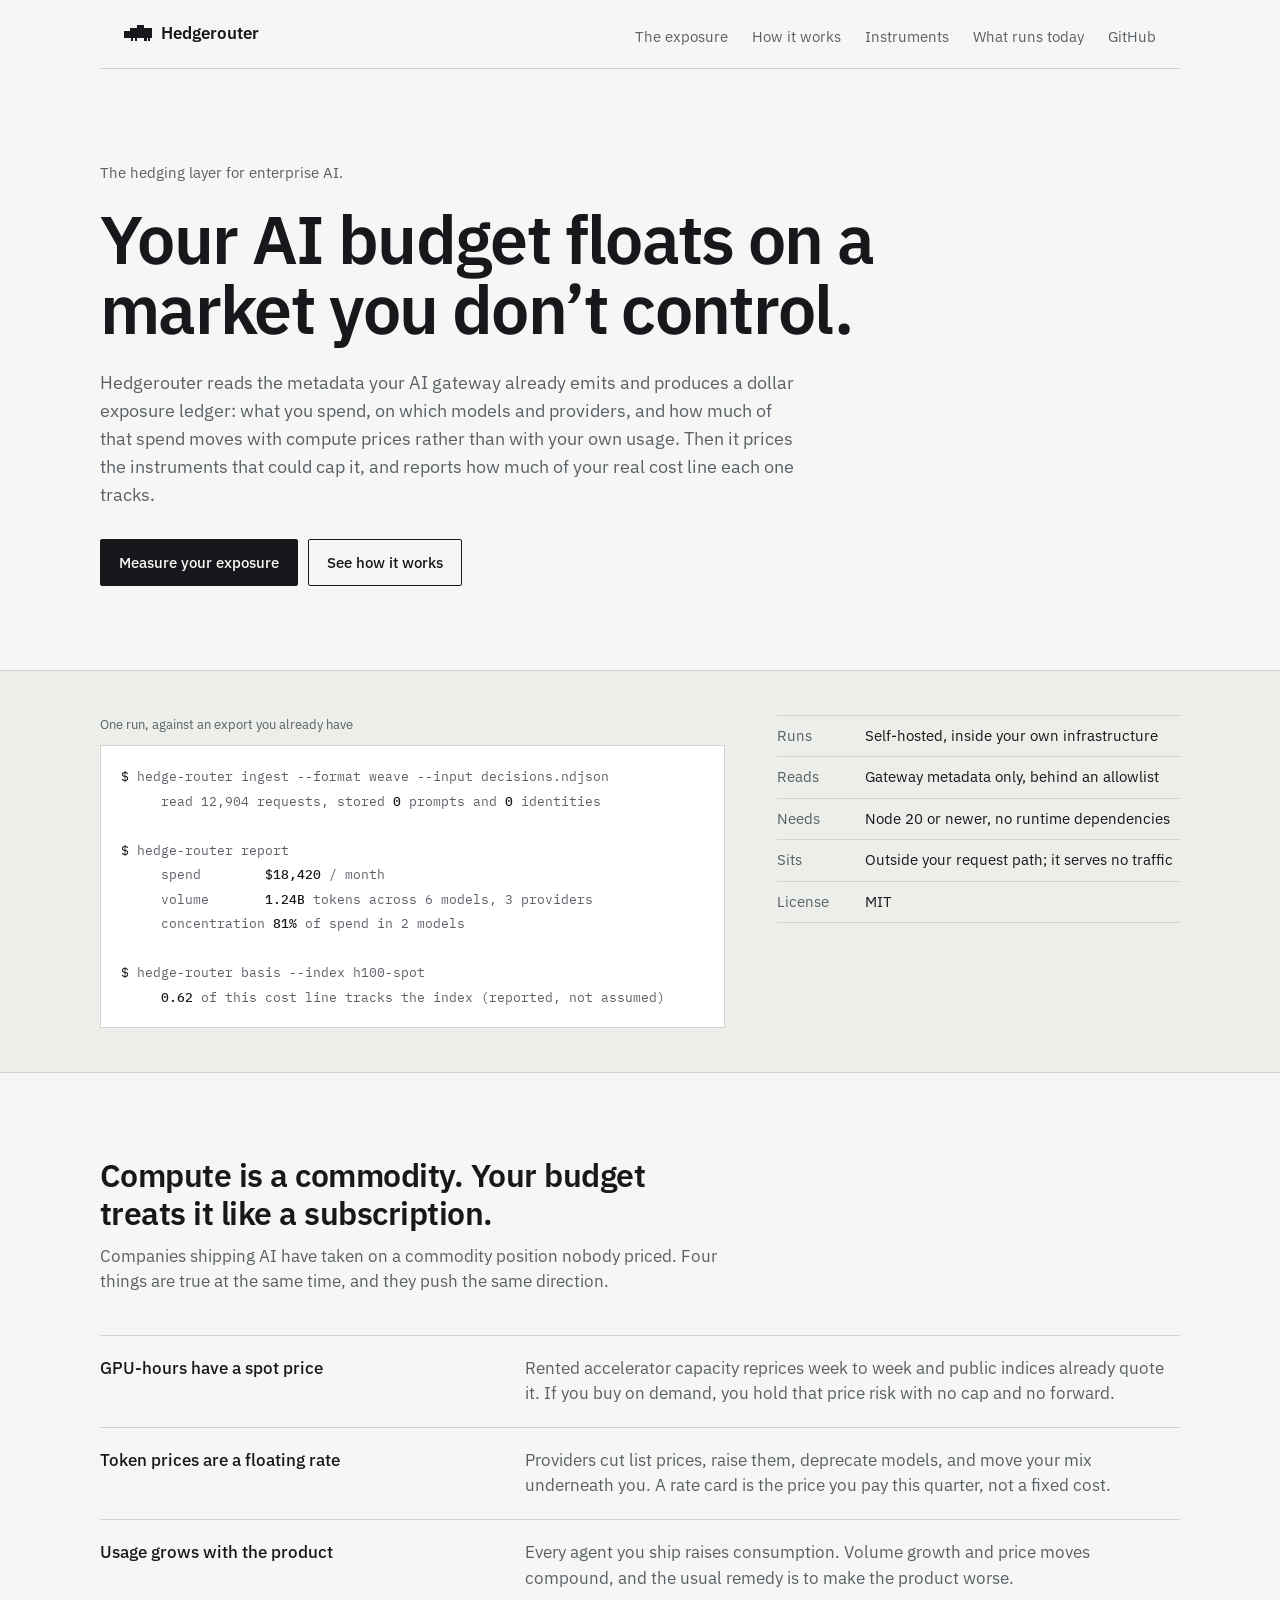
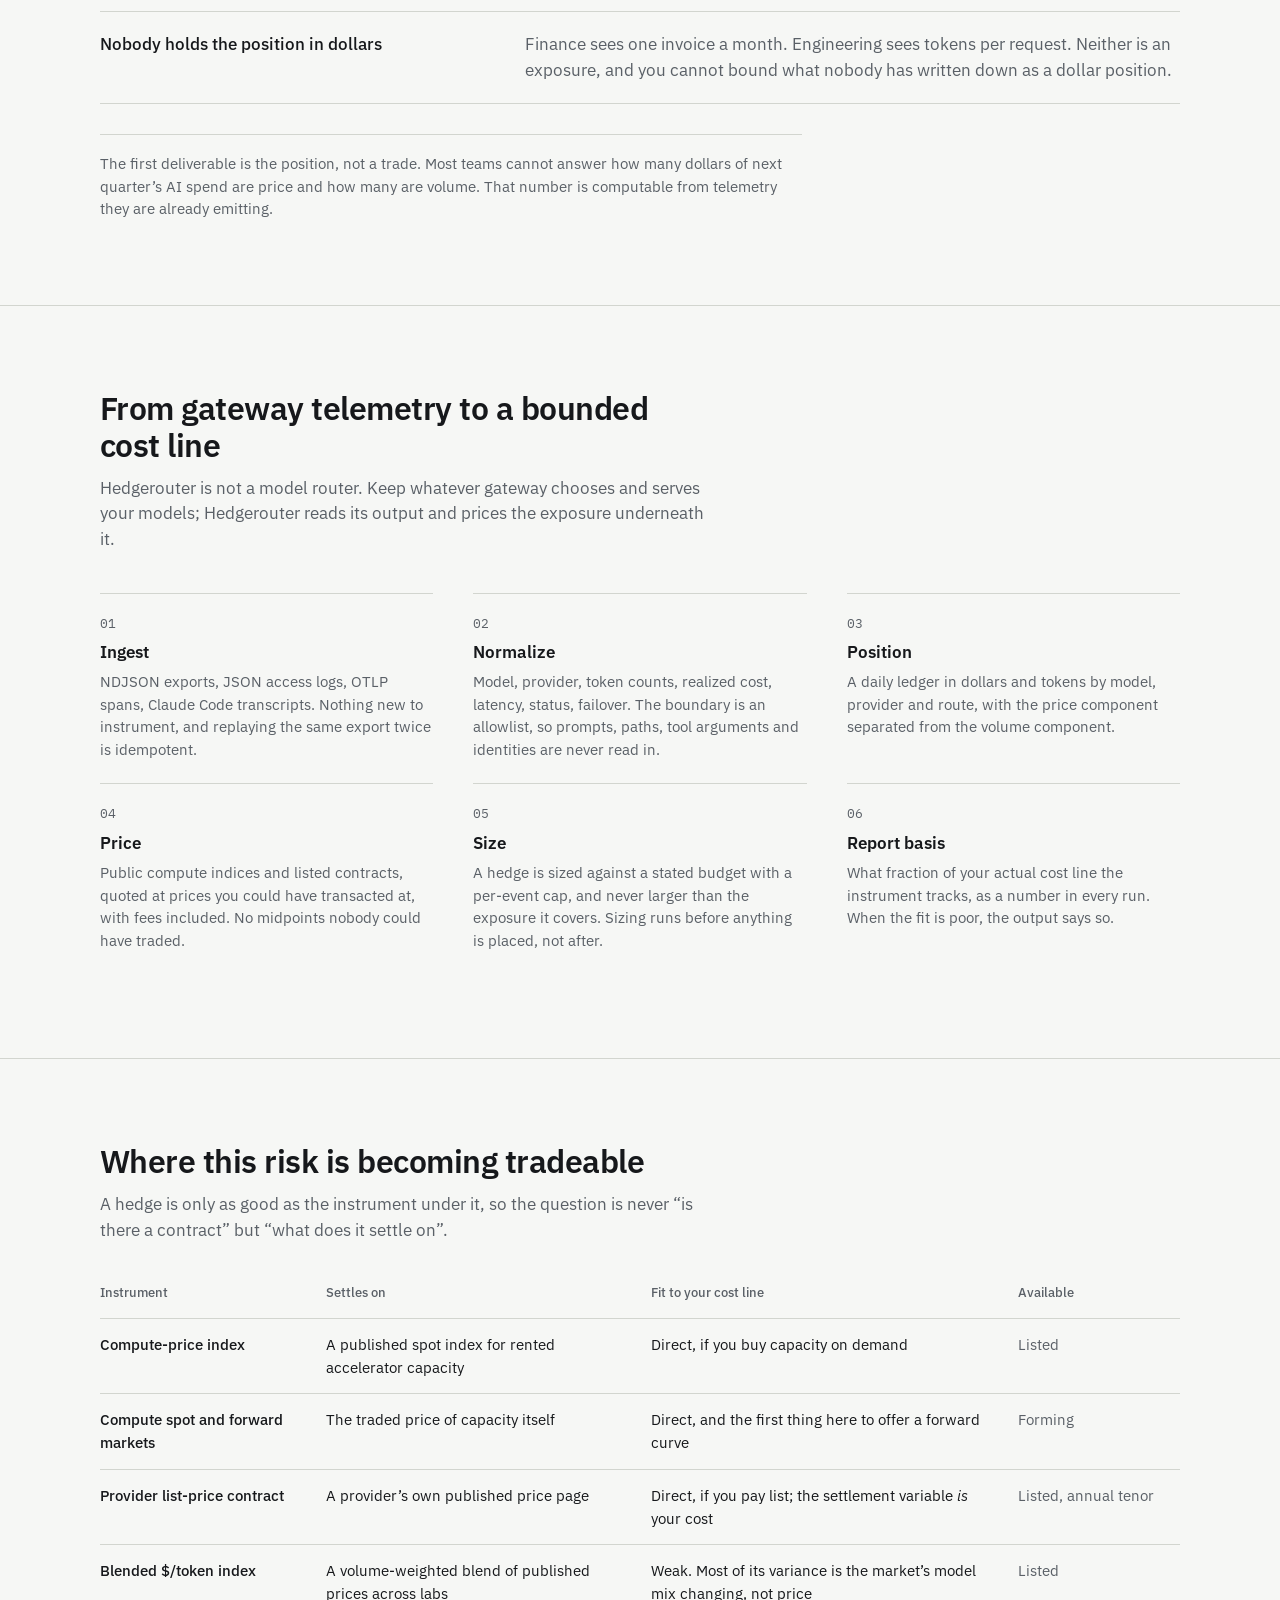
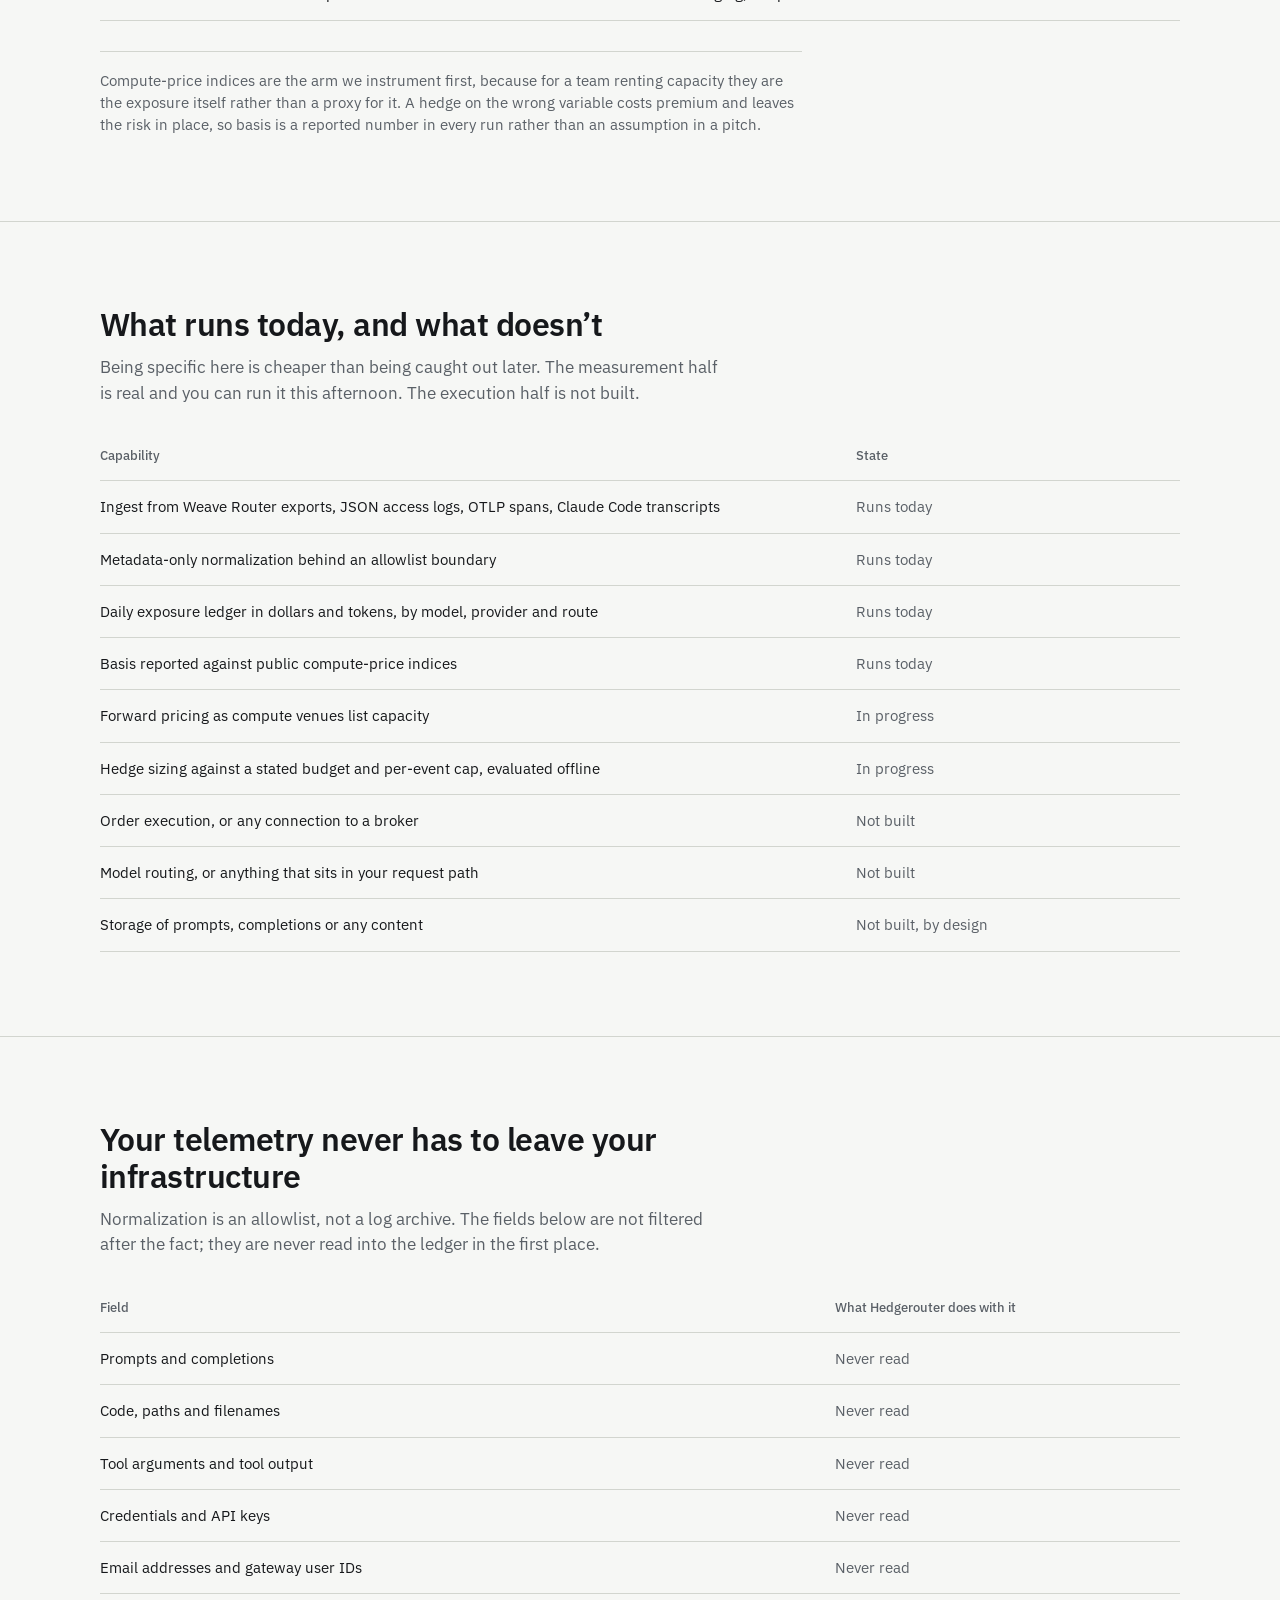
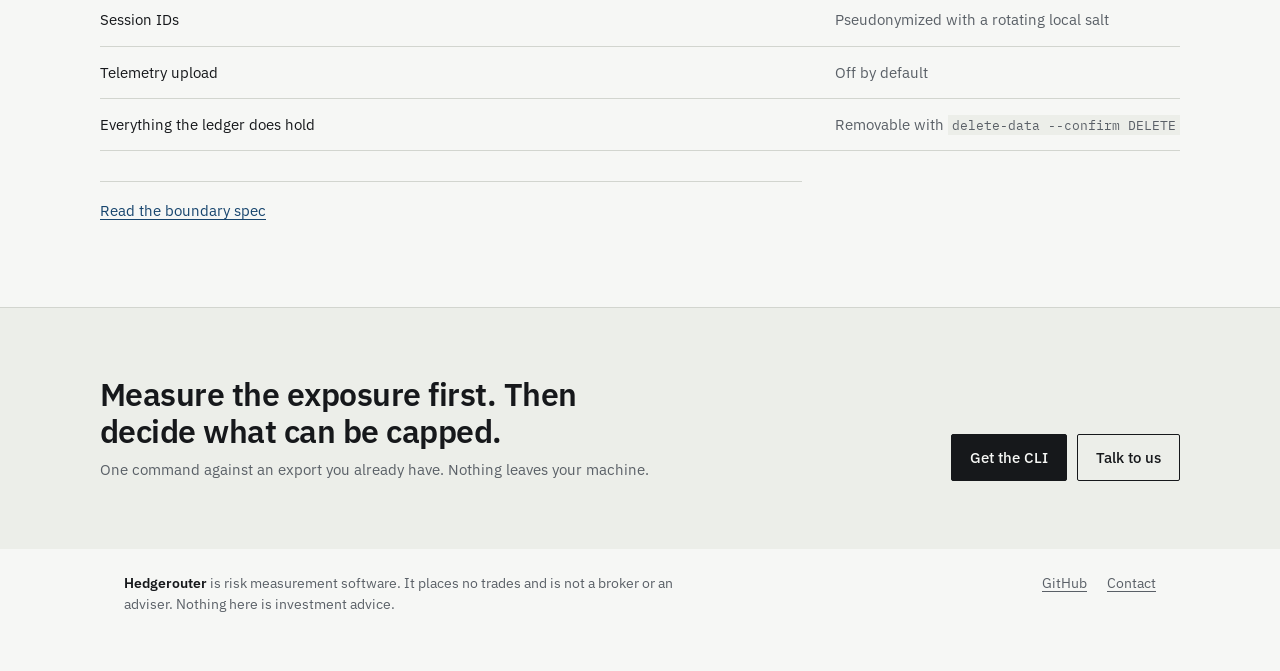
==== index.html @ 43ad5086 "Restyle as a risk memo instead of a dark-SaaS template The page had converged on the generic look: n" ====
<!doctype html>
<html lang="en">
<head>
<meta charset="utf-8" />
<meta name="viewport" content="width=device-width, initial-scale=1" />
<title>Hedgerouter: the hedging layer for enterprise AI</title>
<meta name="description" content="Compute and token prices move; your AI budget is written as if they don’t. Hedgerouter turns the metadata your gateway already emits into a dollar exposure ledger, then reports how much of that cost line each available instrument actually tracks." />
<link rel="icon" href="/assets/favicon.svg" type="image/svg+xml" />
<link rel="icon" href="/assets/favicon.png" sizes="32x32" type="image/png" />
<link rel="apple-touch-icon" href="/assets/apple-touch-icon.png" />
<meta name="theme-color" content="#f6f7f5" />
<meta property="og:type" content="website" />
<meta property="og:url" content="https://hedgerouter.vercel.app/" />
<meta property="og:site_name" content="Hedgerouter" />
<meta property="og:title" content="Hedgerouter: the hedging layer for enterprise AI" />
<meta property="og:description" content="Compute and token prices move. Your AI budget is written as if they don’t. Measure the exposure in dollars, then decide what can be capped." />
<meta property="og:image" content="https://hedgerouter.vercel.app/assets/og.png" />
<meta property="og:image:width" content="1200" />
<meta property="og:image:height" content="630" />
<meta name="twitter:card" content="summary_large_image" />
<link rel="preconnect" href="https://fonts.googleapis.com" />
<link rel="preconnect" href="https://fonts.gstatic.com" crossorigin />
<link href="https://fonts.googleapis.com/css2?family=IBM+Plex+Mono:wght@400;500&family=IBM+Plex+Sans:wght@400;500;600&display=swap" rel="stylesheet" />
<link rel="stylesheet" href="/styles.css" />
</head>
<body>

<header class="nav">
  <a class="brand" href="/">
    <span class="mark" aria-hidden="true"></span>
    <span class="brand-word">Hedgerouter</span>
  </a>
  <nav class="nav-links">
    <a href="#exposure">The exposure</a>
    <a href="#pipeline">How it works</a>
    <a href="#instruments">Instruments</a>
    <a href="#status">What runs today</a>
    <a href="https://github.com/kapilcdave/hedge-router">GitHub</a>
  </nav>
</header>

<main>

  <section class="hero">
    <p class="standfirst">The hedging layer for enterprise AI.</p>
    <h1>Your AI budget floats on a market you don’t control.</h1>
    <p class="lede">
      Hedgerouter reads the metadata your AI gateway already emits and produces a dollar
      exposure ledger: what you spend, on which models and providers, and how much of that
      spend moves with compute prices rather than with your own usage. Then it prices the
      instruments that could cap it, and reports how much of your real cost line each one
      tracks.
    </p>
    <div class="cta-row">
      <a class="btn btn-primary" href="https://github.com/kapilcdave/hedge-router">Measure your exposure</a>
      <a class="btn btn-ghost" href="#pipeline">See how it works</a>
    </div>
  </section>

  <section class="band run-band">
    <div class="run">
      <p class="caption">One run, against an export you already have</p>
<pre><code><span class="p">$</span> hedge-router ingest --format weave --input decisions.ndjson
     read 12,904 requests, stored <span class="n">0</span> prompts and <span class="n">0</span> identities

<span class="p">$</span> hedge-router report
     spend        <span class="n">$18,420</span> / month
     volume       <span class="n">1.24B</span> tokens across 6 models, 3 providers
     concentration <span class="n">81%</span> of spend in 2 models

<span class="p">$</span> hedge-router basis --index h100-spot
     <span class="n">0.62</span> of this cost line tracks the index (reported, not assumed)</code></pre>
    </div>
    <dl class="spec">
      <div><dt>Runs</dt><dd>Self-hosted, inside your own infrastructure</dd></div>
      <div><dt>Reads</dt><dd>Gateway metadata only, behind an allowlist</dd></div>
      <div><dt>Needs</dt><dd>Node 20 or newer, no runtime dependencies</dd></div>
      <div><dt>Sits</dt><dd>Outside your request path; it serves no traffic</dd></div>
      <div><dt>License</dt><dd>MIT</dd></div>
    </dl>
  </section>

  <section id="exposure" class="section">
    <h2>Compute is a commodity. Your budget treats it like a subscription.</h2>
    <p class="sub">
      Companies shipping AI have taken on a commodity position nobody priced. Four things
      are true at the same time, and they push the same direction.
    </p>

    <dl class="facts">
      <div>
        <dt>GPU-hours have a spot price</dt>
        <dd>Rented accelerator capacity reprices week to week and public indices already quote it. If you buy on demand, you hold that price risk with no cap and no forward.</dd>
      </div>
      <div>
        <dt>Token prices are a floating rate</dt>
        <dd>Providers cut list prices, raise them, deprecate models, and move your mix underneath you. A rate card is the price you pay this quarter, not a fixed cost.</dd>
      </div>
      <div>
        <dt>Usage grows with the product</dt>
        <dd>Every agent you ship raises consumption. Volume growth and price moves compound, and the usual remedy is to make the product worse.</dd>
      </div>
      <div>
        <dt>Nobody holds the position in dollars</dt>
        <dd>Finance sees one invoice a month. Engineering sees tokens per request. Neither is an exposure, and you cannot bound what nobody has written down as a dollar position.</dd>
      </div>
    </dl>

    <p class="note">
      The first deliverable is the position, not a trade. Most teams cannot answer how many
      dollars of next quarter’s AI spend are price and how many are volume. That number is
      computable from telemetry they are already emitting.
    </p>
  </section>

  <section id="pipeline" class="section">
    <h2>From gateway telemetry to a bounded cost line</h2>
    <p class="sub">
      Hedgerouter is not a model router. Keep whatever gateway chooses and serves your
      models; Hedgerouter reads its output and prices the exposure underneath it.
    </p>

    <ol class="steps">
      <li>
        <h3>Ingest</h3>
        <p>NDJSON exports, JSON access logs, OTLP spans, Claude Code transcripts. Nothing new to instrument, and replaying the same export twice is idempotent.</p>
      </li>
      <li>
        <h3>Normalize</h3>
        <p>Model, provider, token counts, realized cost, latency, status, failover. The boundary is an allowlist, so prompts, paths, tool arguments and identities are never read in.</p>
      </li>
      <li>
        <h3>Position</h3>
        <p>A daily ledger in dollars and tokens by model, provider and route, with the price component separated from the volume component.</p>
      </li>
      <li>
        <h3>Price</h3>
        <p>Public compute indices and listed contracts, quoted at prices you could have transacted at, with fees included. No midpoints nobody could have traded.</p>
      </li>
      <li>
        <h3>Size</h3>
        <p>A hedge is sized against a stated budget with a per-event cap, and never larger than the exposure it covers. Sizing runs before anything is placed, not after.</p>
      </li>
      <li>
        <h3>Report basis</h3>
        <p>What fraction of your actual cost line the instrument tracks, as a number in every run. When the fit is poor, the output says so.</p>
      </li>
    </ol>
  </section>

  <section id="instruments" class="section">
    <h2>Where this risk is becoming tradeable</h2>
    <p class="sub">
      A hedge is only as good as the instrument under it, so the question is never “is there
      a contract” but “what does it settle on”.
    </p>

    <table>
      <thead>
        <tr>
          <th scope="col">Instrument</th>
          <th scope="col">Settles on</th>
          <th scope="col">Fit to your cost line</th>
          <th scope="col">Available</th>
        </tr>
      </thead>
      <tbody>
        <tr>
          <td>Compute-price index</td>
          <td data-label="Settles on">A published spot index for rented accelerator capacity</td>
          <td data-label="Fit to your cost line">Direct, if you buy capacity on demand</td>
          <td data-label="Available">Listed</td>
        </tr>
        <tr>
          <td>Compute spot and forward markets</td>
          <td data-label="Settles on">The traded price of capacity itself</td>
          <td data-label="Fit to your cost line">Direct, and the first thing here to offer a forward curve</td>
          <td data-label="Available">Forming</td>
        </tr>
        <tr>
          <td>Provider list-price contract</td>
          <td data-label="Settles on">A provider’s own published price page</td>
          <td data-label="Fit to your cost line">Direct, if you pay list; the settlement variable <em>is</em> your cost</td>
          <td data-label="Available">Listed, annual tenor</td>
        </tr>
        <tr>
          <td>Blended $/token index</td>
          <td data-label="Settles on">A volume-weighted blend of published prices across labs</td>
          <td data-label="Fit to your cost line">Weak. Most of its variance is the market’s model mix changing, not price</td>
          <td data-label="Available">Listed</td>
        </tr>
      </tbody>
    </table>

    <p class="note">
      Compute-price indices are the arm we instrument first, because for a team renting
      capacity they are the exposure itself rather than a proxy for it. A hedge on the wrong
      variable costs premium and leaves the risk in place, so basis is a reported number in
      every run rather than an assumption in a pitch.
    </p>
  </section>

  <section id="status" class="section">
    <h2>What runs today, and what doesn’t</h2>
    <p class="sub">
      Being specific here is cheaper than being caught out later. The measurement half is
      real and you can run it this afternoon. The execution half is not built.
    </p>

    <table class="status">
      <thead>
        <tr><th scope="col">Capability</th><th scope="col">State</th></tr>
      </thead>
      <tbody>
        <tr><td>Ingest from Weave Router exports, JSON access logs, OTLP spans, Claude Code transcripts</td><td>Runs today</td></tr>
        <tr><td>Metadata-only normalization behind an allowlist boundary</td><td>Runs today</td></tr>
        <tr><td>Daily exposure ledger in dollars and tokens, by model, provider and route</td><td>Runs today</td></tr>
        <tr><td>Basis reported against public compute-price indices</td><td>Runs today</td></tr>
        <tr><td>Forward pricing as compute venues list capacity</td><td>In progress</td></tr>
        <tr><td>Hedge sizing against a stated budget and per-event cap, evaluated offline</td><td>In progress</td></tr>
        <tr><td>Order execution, or any connection to a broker</td><td>Not built</td></tr>
        <tr><td>Model routing, or anything that sits in your request path</td><td>Not built</td></tr>
        <tr><td>Storage of prompts, completions or any content</td><td>Not built, by design</td></tr>
      </tbody>
    </table>
  </section>

  <section id="privacy" class="section">
    <h2>Your telemetry never has to leave your infrastructure</h2>
    <p class="sub">
      Normalization is an allowlist, not a log archive. The fields below are not filtered
      after the fact; they are never read into the ledger in the first place.
    </p>

    <table class="status">
      <thead>
        <tr><th scope="col">Field</th><th scope="col">What Hedgerouter does with it</th></tr>
      </thead>
      <tbody>
        <tr><td>Prompts and completions</td><td>Never read</td></tr>
        <tr><td>Code, paths and filenames</td><td>Never read</td></tr>
        <tr><td>Tool arguments and tool output</td><td>Never read</td></tr>
        <tr><td>Credentials and API keys</td><td>Never read</td></tr>
        <tr><td>Email addresses and gateway user IDs</td><td>Never read</td></tr>
        <tr><td>Session IDs</td><td>Pseudonymized with a rotating local salt</td></tr>
        <tr><td>Telemetry upload</td><td>Off by default</td></tr>
        <tr><td>Everything the ledger does hold</td><td>Removable with <code>delete-data --confirm DELETE</code></td></tr>
      </tbody>
    </table>

    <p class="note"><a href="https://github.com/kapilcdave/hedge-router#privacy-boundary">Read the boundary spec</a></p>
  </section>

  <section class="band close">
    <div>
      <h2>Measure the exposure first. Then decide what can be capped.</h2>
      <p>One command against an export you already have. Nothing leaves your machine.</p>
    </div>
    <div class="cta-row">
      <a class="btn btn-primary" href="https://github.com/kapilcdave/hedge-router">Get the CLI</a>
      <a class="btn btn-ghost" href="mailto:hello@hedgerouter.com">Talk to us</a>
    </div>
  </section>

</main>

<footer class="foot">
  <p><b>Hedgerouter</b> is risk measurement software. It places no trades and is not a broker or an adviser. Nothing here is investment advice.</p>
  <p class="foot-links">
    <a href="https://github.com/kapilcdave/hedge-router">GitHub</a>
    <a href="mailto:hello@hedgerouter.com">Contact</a>
  </p>
</footer>

</body>
</html>
---- styles.css ----
/* Hedgerouter — a risk memo, not a landing page.
   Principle: nothing here is decoration. Every rule, number and label carries
   information. No cards, no shadows, no gradients; radius only on controls. */

:root {
  --paper: #f6f7f5;
  --paper-2: #eceee9;
  --ink: #16181b;
  --ink-2: #5a6067;
  --rule: #d2d5cf;
  --signal: #17456e;

  --sans: "IBM Plex Sans", -apple-system, BlinkMacSystemFont, "Segoe UI", sans-serif;
  --mono: "IBM Plex Mono", ui-monospace, SFMono-Regular, Menlo, monospace;

  --max: 1080px;
  --pad: max(24px, calc((100% - var(--max)) / 2));
}

* { box-sizing: border-box; }

body {
  margin: 0;
  background: var(--paper);
  color: var(--ink);
  font-family: var(--sans);
  font-size: 16.5px;
  line-height: 1.55;
  -webkit-font-smoothing: antialiased;
}

h1, h2, h3 { font-weight: 600; }
p { margin: 0; }

a { color: inherit; }

code, pre { font-family: var(--mono); }

code {
  font-size: .88em;
  background: var(--paper-2);
  padding: 1px 4px;
}

pre code { background: none; padding: 0; font-size: inherit; }

/* ---------- nav ---------- */
.nav {
  max-width: var(--max);
  margin: 0 auto;
  padding: 20px 24px;
  display: flex;
  align-items: baseline;
  justify-content: space-between;
  gap: 24px;
  border-bottom: 1px solid var(--rule);
}

.brand { display: flex; align-items: center; gap: 9px; text-decoration: none; }

/* the mark is a traced SVG used as a mask, so it takes the text colour */
.mark {
  display: block;
  flex: none;
  width: 28px;
  height: 17px;
  background: currentColor;
  -webkit-mask: url(/assets/mark.svg) center / contain no-repeat;
  mask: url(/assets/mark.svg) center / contain no-repeat;
}

.brand-word { font-weight: 600; font-size: 17px; }

.nav-links {
  display: flex;
  align-items: baseline;
  gap: 24px;
  font-size: 14.5px;
  color: var(--ink-2);
}

.nav-links a { text-decoration: none; }
.nav-links a:hover { color: var(--ink); text-decoration: underline; text-underline-offset: 3px; }

/* ---------- hero ---------- */
.hero {
  padding: 92px var(--pad) 84px;
}

.standfirst {
  font-size: 15px;
  color: var(--ink-2);
  margin-bottom: 20px;
}

h1 {
  margin: 0 0 26px;
  max-width: 21ch;
  font-size: clamp(36px, 6.2vw, 68px);
  line-height: 1.02;
  letter-spacing: -0.024em;
}

.lede {
  max-width: 64ch;
  font-size: 18px;
  color: var(--ink-2);
  margin-bottom: 30px;
}

.cta-row { display: flex; flex-wrap: wrap; gap: 10px; }

.btn {
  display: inline-block;
  border-radius: 2px;
  padding: 11px 18px;
  font-size: 15px;
  font-weight: 500;
  text-decoration: none;
  border: 1px solid var(--ink);
}

.btn-primary { background: var(--ink); color: var(--paper); }
.btn-primary:hover { background: #000; }

.btn-ghost { color: var(--ink); }
.btn-ghost:hover { background: var(--paper-2); }

/* ---------- the run, and the spec beside it ---------- */
.band {
  background: var(--paper-2);
  border-top: 1px solid var(--rule);
  border-bottom: 1px solid var(--rule);
  padding: 44px var(--pad);
}

.run-band {
  display: grid;
  grid-template-columns: minmax(0, 1.55fr) minmax(0, 1fr);
  gap: 52px;
  align-items: start;
}

.run, .spec { min-width: 0; }

.caption {
  font-size: 13px;
  color: var(--ink-2);
  margin-bottom: 10px;
}

.run pre {
  margin: 0;
  padding: 18px 20px;
  overflow-x: auto;
  background: #fff;
  border: 1px solid var(--rule);
  font-size: 12.6px;
  line-height: 1.95;
  color: var(--ink-2);
}

/* the prompt and the figures are the only marked-up characters in the block */
.run .p { color: var(--ink); }
.run .n { color: var(--ink); font-weight: 500; }

.spec { margin: 0; font-size: 14.5px; }

.spec div {
  display: grid;
  grid-template-columns: 74px 1fr;
  gap: 14px;
  padding: 9px 0;
  border-top: 1px solid var(--rule);
}

.spec div:last-child { border-bottom: 1px solid var(--rule); }

.spec dt { color: var(--ink-2); }
.spec dd { margin: 0; }

/* ---------- sections ---------- */
.section { padding: 84px var(--pad); }
.section + .section { border-top: 1px solid var(--rule); }

.section h2 {
  margin: 0 0 12px;
  max-width: 30ch;
  font-size: clamp(23px, 2.8vw, 32px);
  line-height: 1.16;
  letter-spacing: -0.016em;
}

.sub {
  max-width: 62ch;
  color: var(--ink-2);
  margin-bottom: 40px;
}

.note {
  margin-top: 30px;
  padding-top: 18px;
  border-top: 1px solid var(--rule);
  max-width: 78ch;
  font-size: 14.5px;
  color: var(--ink-2);
}

.note a { text-decoration-thickness: 1px; text-underline-offset: 3px; color: var(--signal); }

/* the four facts: a claim and its consequence, ruled, not numbered —
   they are simultaneous, not a sequence */
.facts { margin: 0; }

.facts div {
  display: grid;
  grid-template-columns: minmax(0, 1fr) minmax(0, 1.7fr);
  gap: 40px;
  padding: 20px 0;
  border-top: 1px solid var(--rule);
}

.facts div:last-child { border-bottom: 1px solid var(--rule); }

.facts dt { font-weight: 500; }
.facts dd { margin: 0; color: var(--ink-2); }

/* the pipeline is a real sequence, so it is numbered */
.steps {
  margin: 0;
  padding: 0;
  list-style: none;
  counter-reset: step;
  display: grid;
  grid-template-columns: repeat(3, 1fr);
  column-gap: 40px;
}

.steps li {
  counter-increment: step;
  padding: 16px 0 22px;
  border-top: 1px solid var(--rule);
}

.steps li::before {
  content: counter(step, decimal-leading-zero);
  font-family: var(--mono);
  font-size: 12.5px;
  color: var(--ink-2);
}

.steps h3 { margin: 4px 0 6px; font-size: 17px; }
.steps p { font-size: 14.5px; color: var(--ink-2); }

/* ---------- tables ---------- */
table {
  width: 100%;
  border-collapse: collapse;
  text-align: left;
}

th, td {
  padding: 14px 20px 14px 0;
  vertical-align: top;
  border-top: 1px solid var(--rule);
}

tbody tr:last-child td { border-bottom: 1px solid var(--rule); }

th {
  font-size: 13px;
  font-weight: 500;
  color: var(--ink-2);
  border-top: 0;
  padding-top: 0;
}

td { font-size: 15px; }
td:first-child { font-weight: 500; padding-right: 32px; }
td:last-child, th:last-child { padding-right: 0; }

thead th:nth-child(3) { width: 34%; }
thead th:last-child { width: 15%; white-space: nowrap; }

.status thead th:nth-child(3) { width: auto; }
.status thead th:last-child { width: 30%; }
.status td:first-child { font-weight: 400; }

td:last-child { color: var(--ink-2); }
.status td:last-child { white-space: nowrap; }
.status td code { white-space: nowrap; }

/* ---------- close ---------- */
.close {
  display: flex;
  flex-wrap: wrap;
  align-items: flex-end;
  justify-content: space-between;
  gap: 28px;
  padding-top: 68px;
  padding-bottom: 68px;
  border-bottom: 0;
}

.close h2 {
  margin: 0 0 8px;
  max-width: 26ch;
  font-size: clamp(23px, 2.8vw, 32px);
  line-height: 1.16;
  letter-spacing: -0.016em;
}

.close p { font-size: 15px; color: var(--ink-2); }

/* ---------- footer ---------- */
.foot {
  max-width: var(--max);
  margin: 0 auto;
  padding: 24px 24px 56px;
  display: flex;
  flex-wrap: wrap;
  gap: 16px 32px;
  justify-content: space-between;
  font-size: 13.5px;
  color: var(--ink-2);
}

.foot b { font-weight: 600; color: var(--ink); }
.foot p { max-width: 70ch; }

.foot-links { display: flex; gap: 20px; }
.foot-links a { text-underline-offset: 3px; }

/* ---------- responsive ---------- */
@media (max-width: 900px) {
  /* minmax(0,…) not 1fr: a bare 1fr takes the <pre>'s min-content as its
     minimum and blows the page out horizontally */
  .run-band { grid-template-columns: minmax(0, 1fr); gap: 32px; }
  .steps { grid-template-columns: repeat(2, 1fr); }
  .facts div { grid-template-columns: 1fr; gap: 6px; }
  .nav-links a:not(:last-child) { display: none; }
}

@media (max-width: 620px) {
  body { font-size: 16px; }
  .hero { padding-top: 60px; padding-bottom: 56px; }
  .section { padding-top: 60px; padding-bottom: 60px; }
  .steps { grid-template-columns: 1fr; }
  .spec div { grid-template-columns: 68px 1fr; }
  .lede { font-size: 17px; }
  .run pre { font-size: 11.4px; padding: 14px; }

  /* a two-column table at this width is a stack of label/value pairs */
  thead { position: absolute; width: 1px; height: 1px; overflow: hidden; clip-path: inset(50%); }
  tr { display: block; border-top: 1px solid var(--rule); padding: 14px 0; }
  td { display: block; border: 0; padding: 0; }
  td:first-child { padding-right: 0; margin-bottom: 4px; }
  td + td { font-size: 14.5px; }

  /* a stacked row of bare values loses the column it came from, so the
     wider table carries its own labels below 620px */
  td[data-label]::before {
    content: attr(data-label);
    display: block;
    margin-top: 10px;
    font-size: 12.5px;
    color: var(--ink-2);
  }
  tbody tr:last-child { border-bottom: 1px solid var(--rule); }
  tbody tr:last-child td { border-bottom: 0; }
  .status td:last-child { white-space: normal; }
}
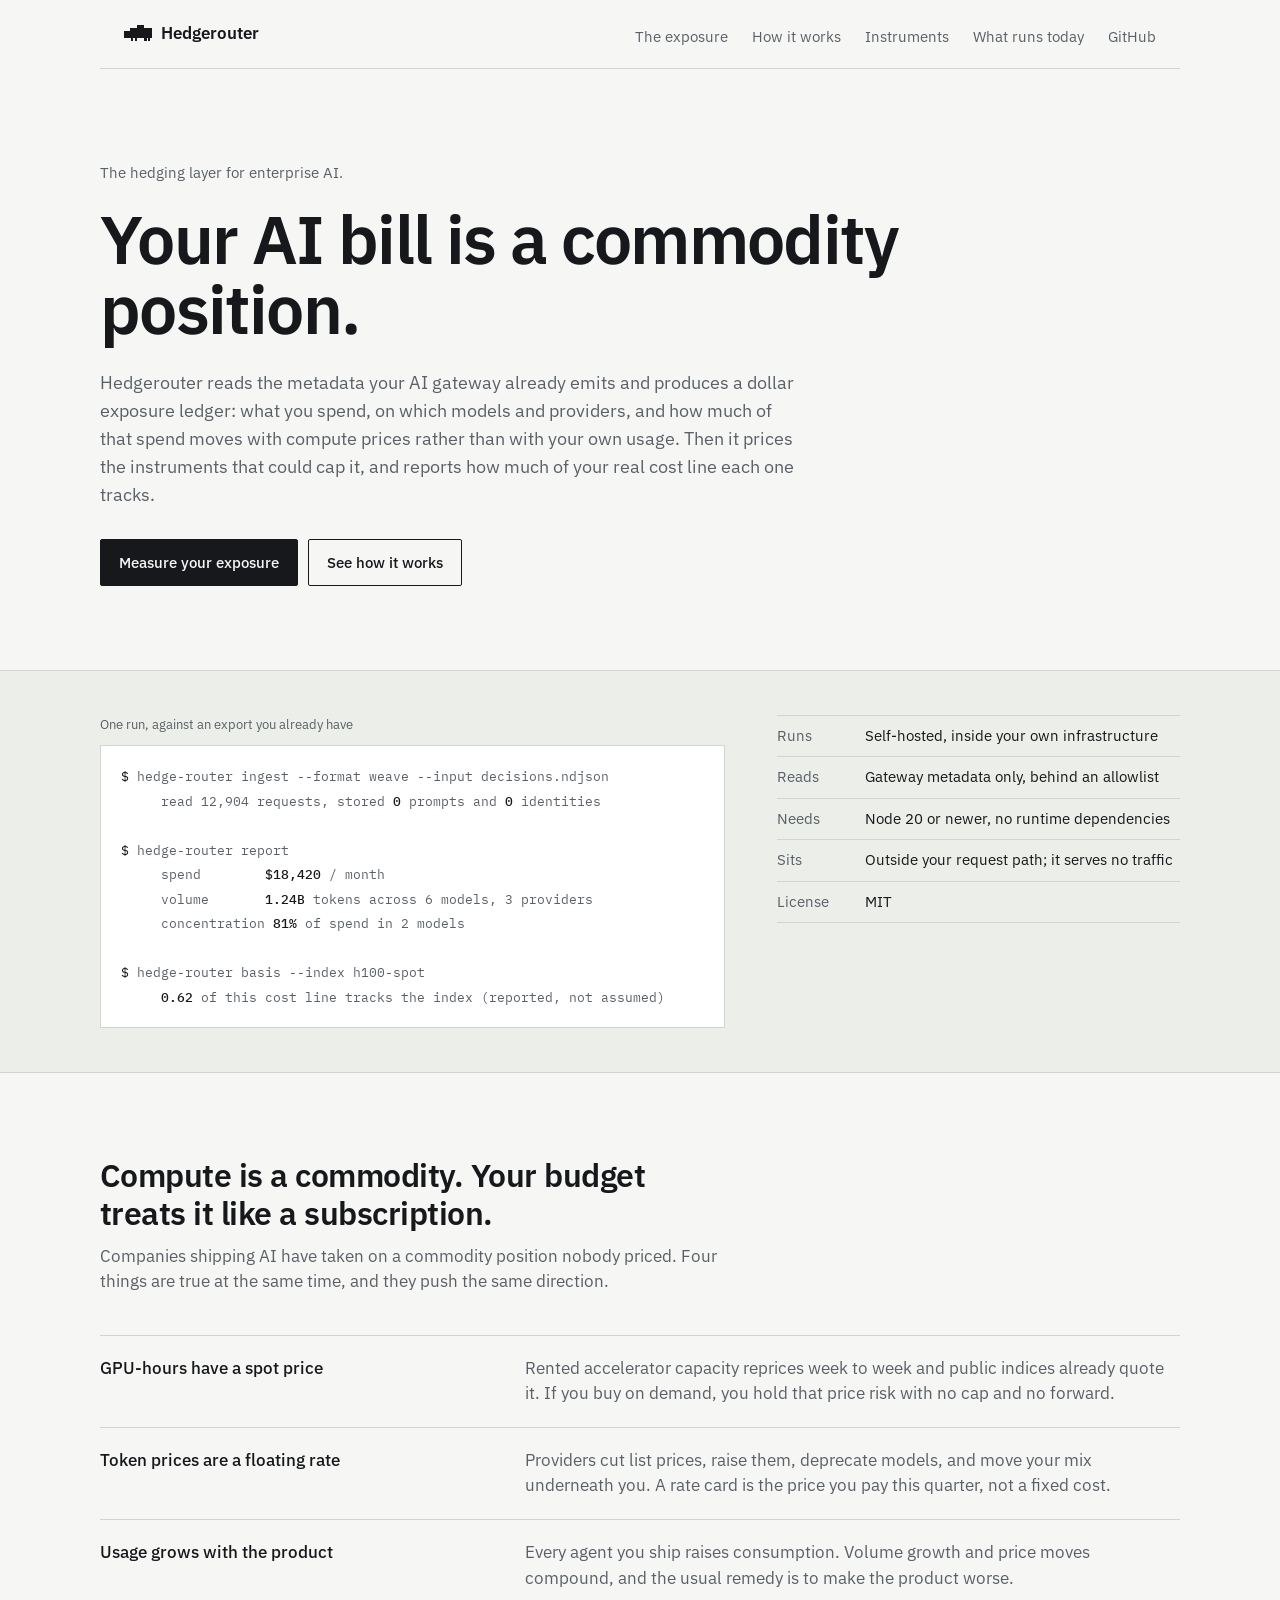
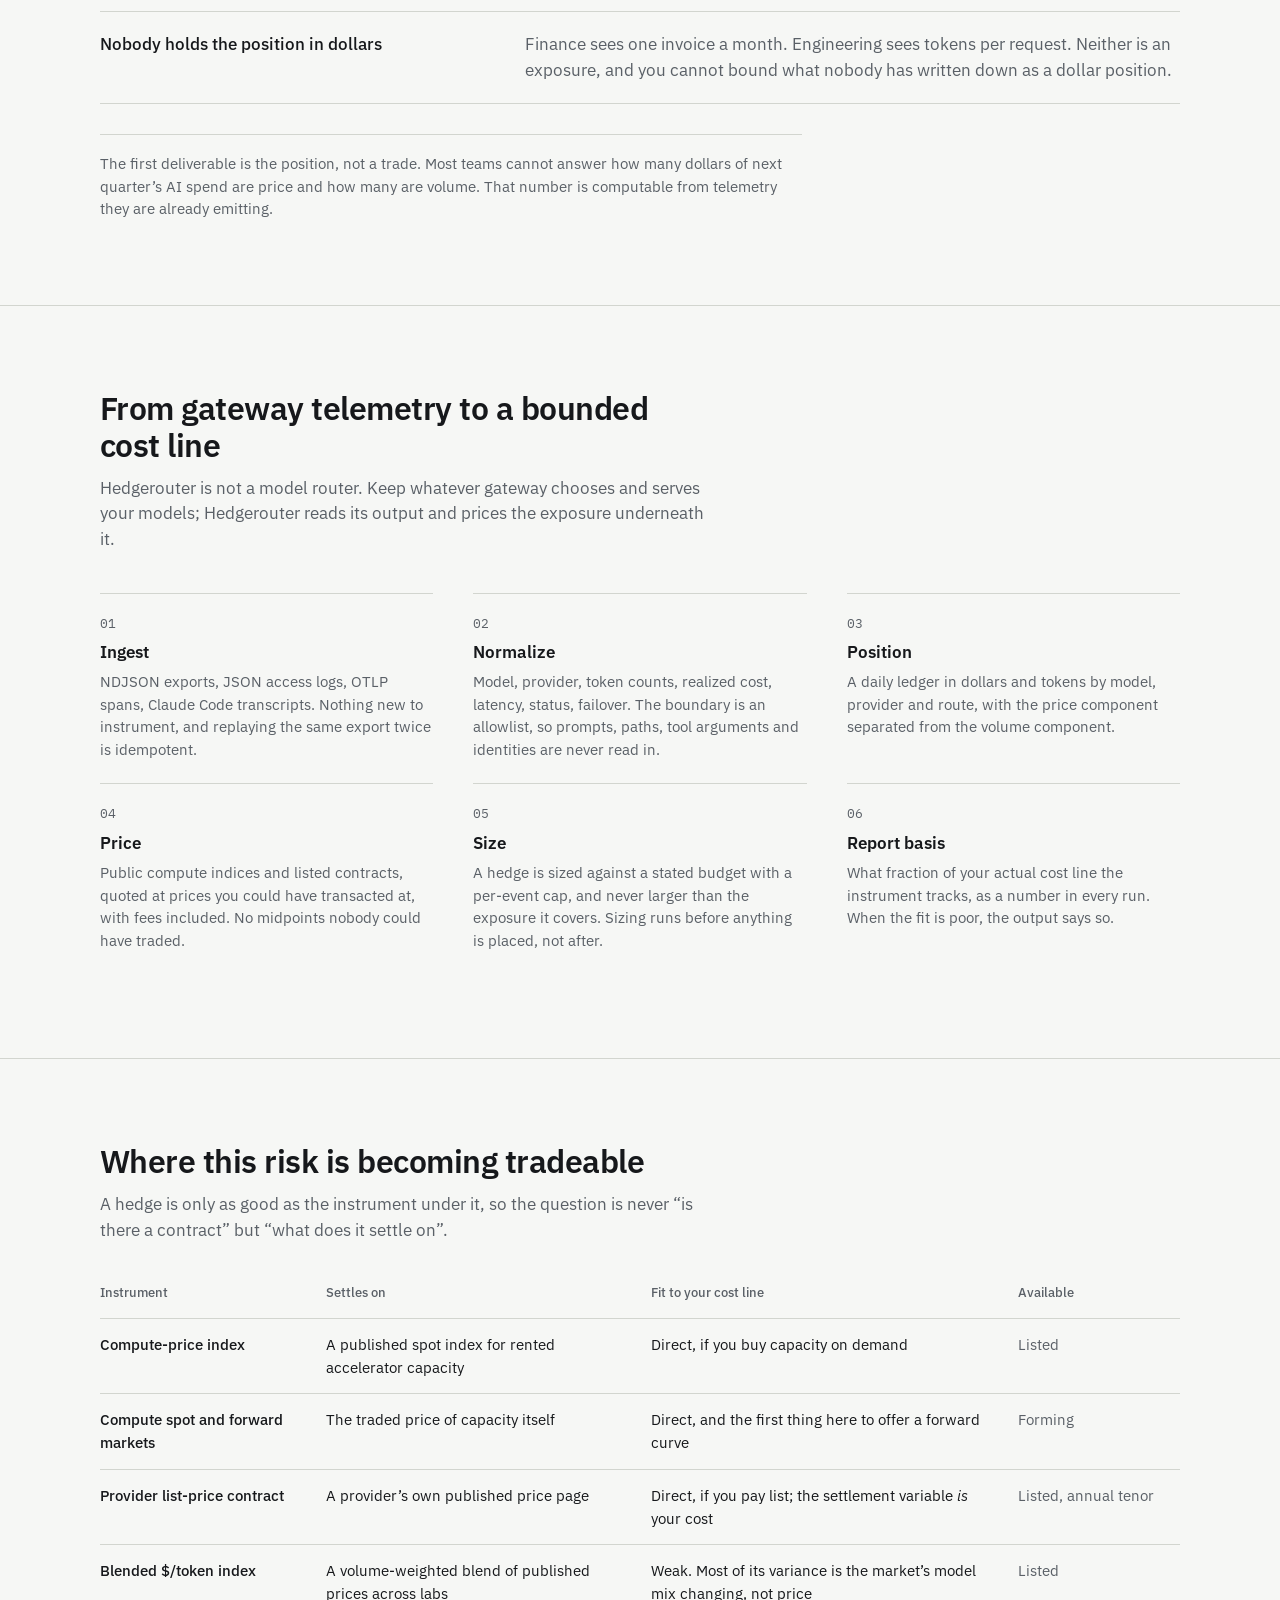
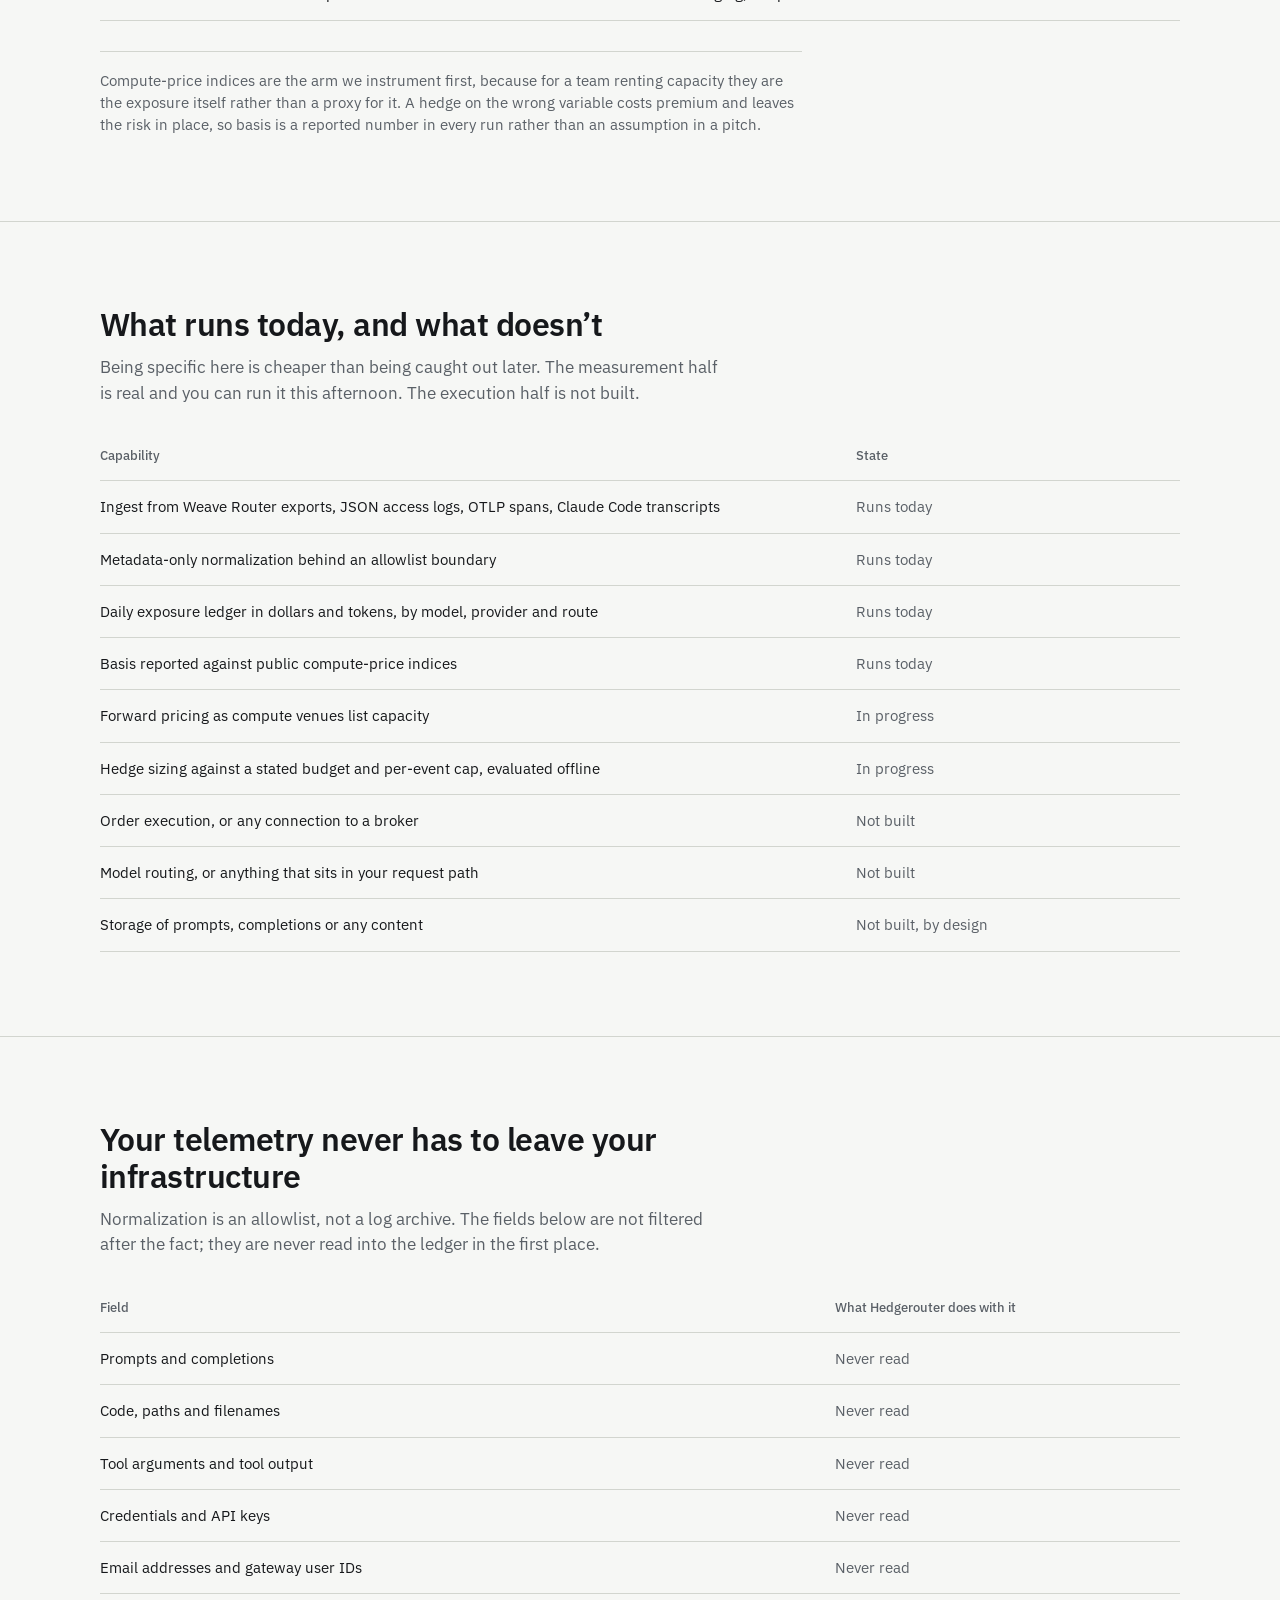
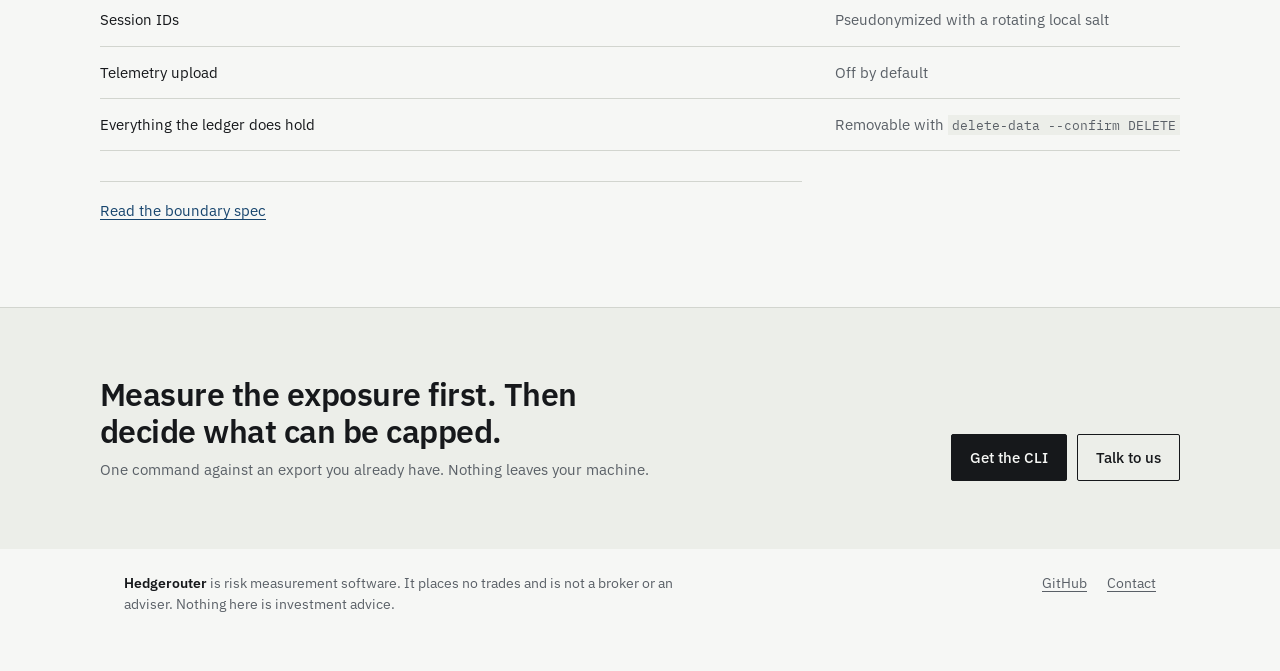
==== commit e5d3fd8c: "Restore the commodity-position framing in the hero headline Co-Authored-By: Claude Opus 5 <noreply@a" ====
--- a/index.html
+++ b/index.html
@@ -43,7 +43,7 @@
 
   <section class="hero">
     <p class="standfirst">The hedging layer for enterprise AI.</p>
-    <h1>Your AI budget floats on a market you don’t control.</h1>
+    <h1>Your AI bill is a commodity position.</h1>
     <p class="lede">
       Hedgerouter reads the metadata your AI gateway already emits and produces a dollar
       exposure ledger: what you spend, on which models and providers, and how much of that
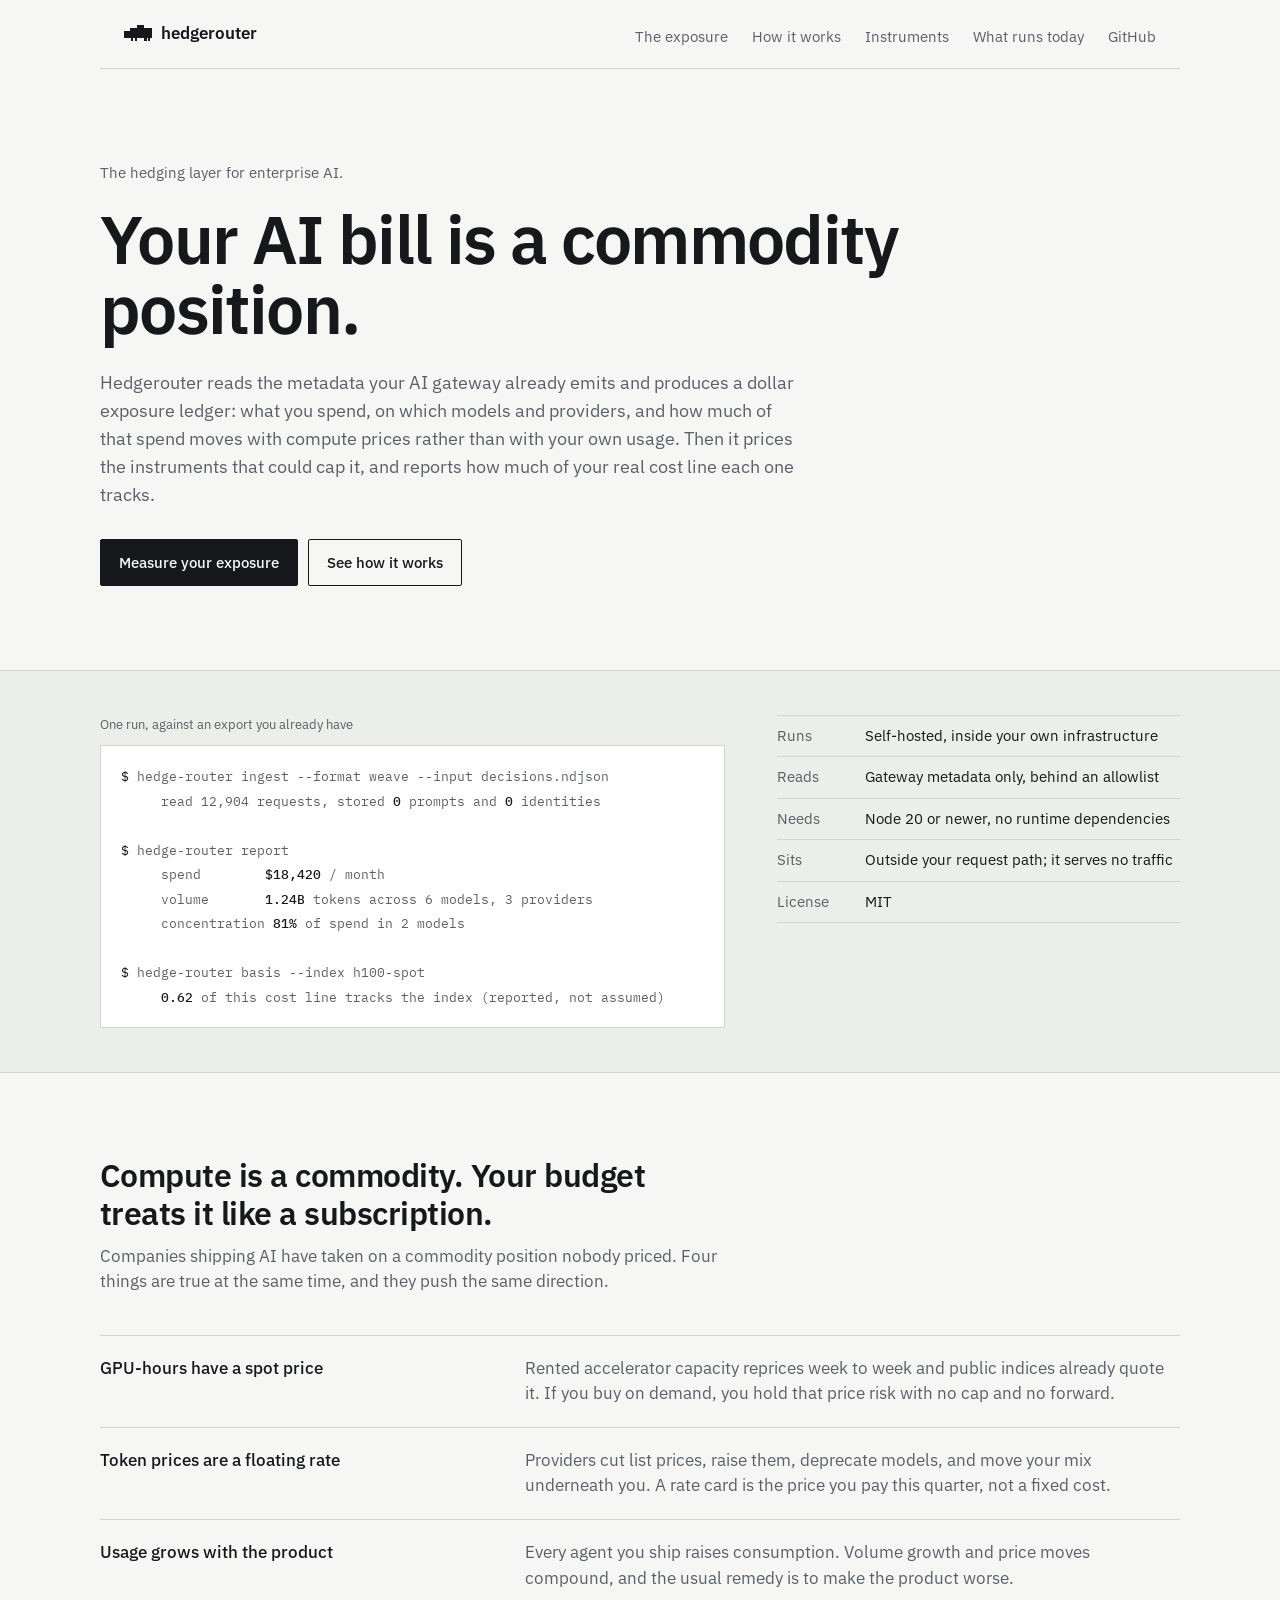
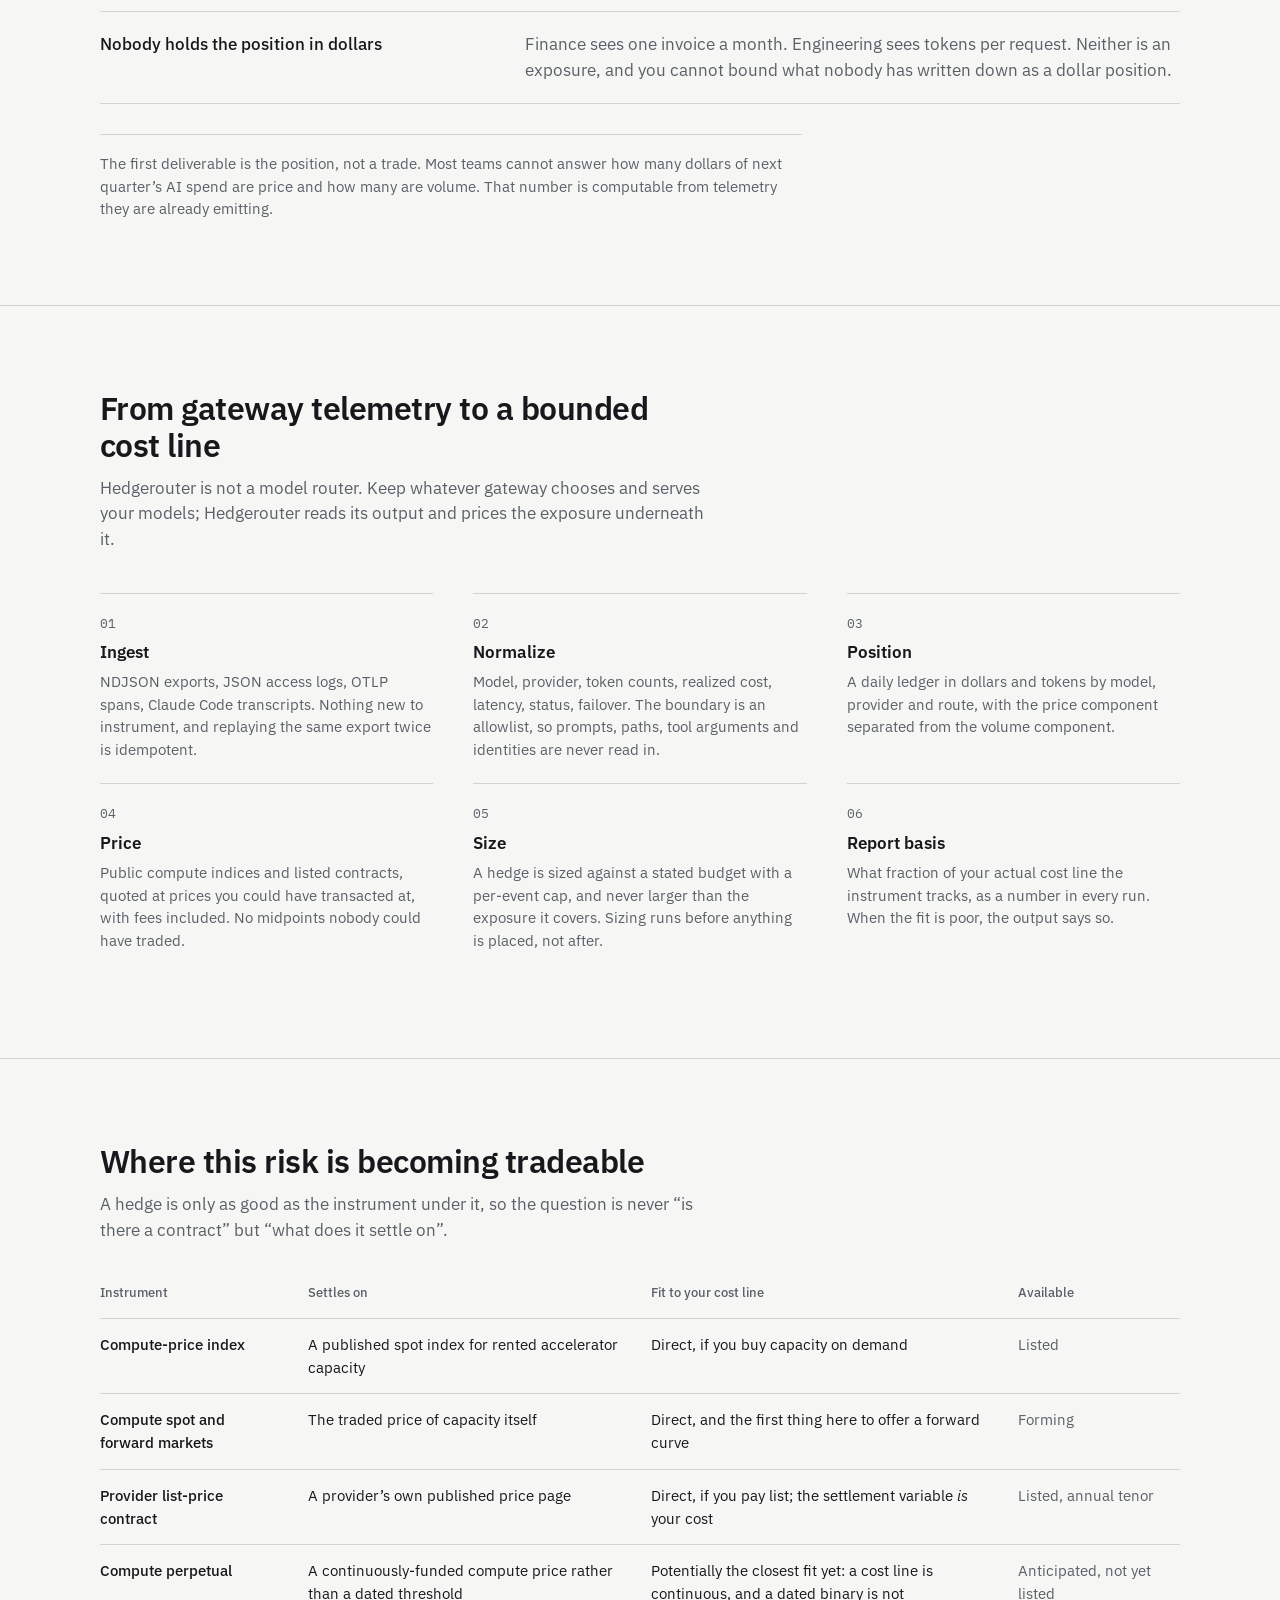
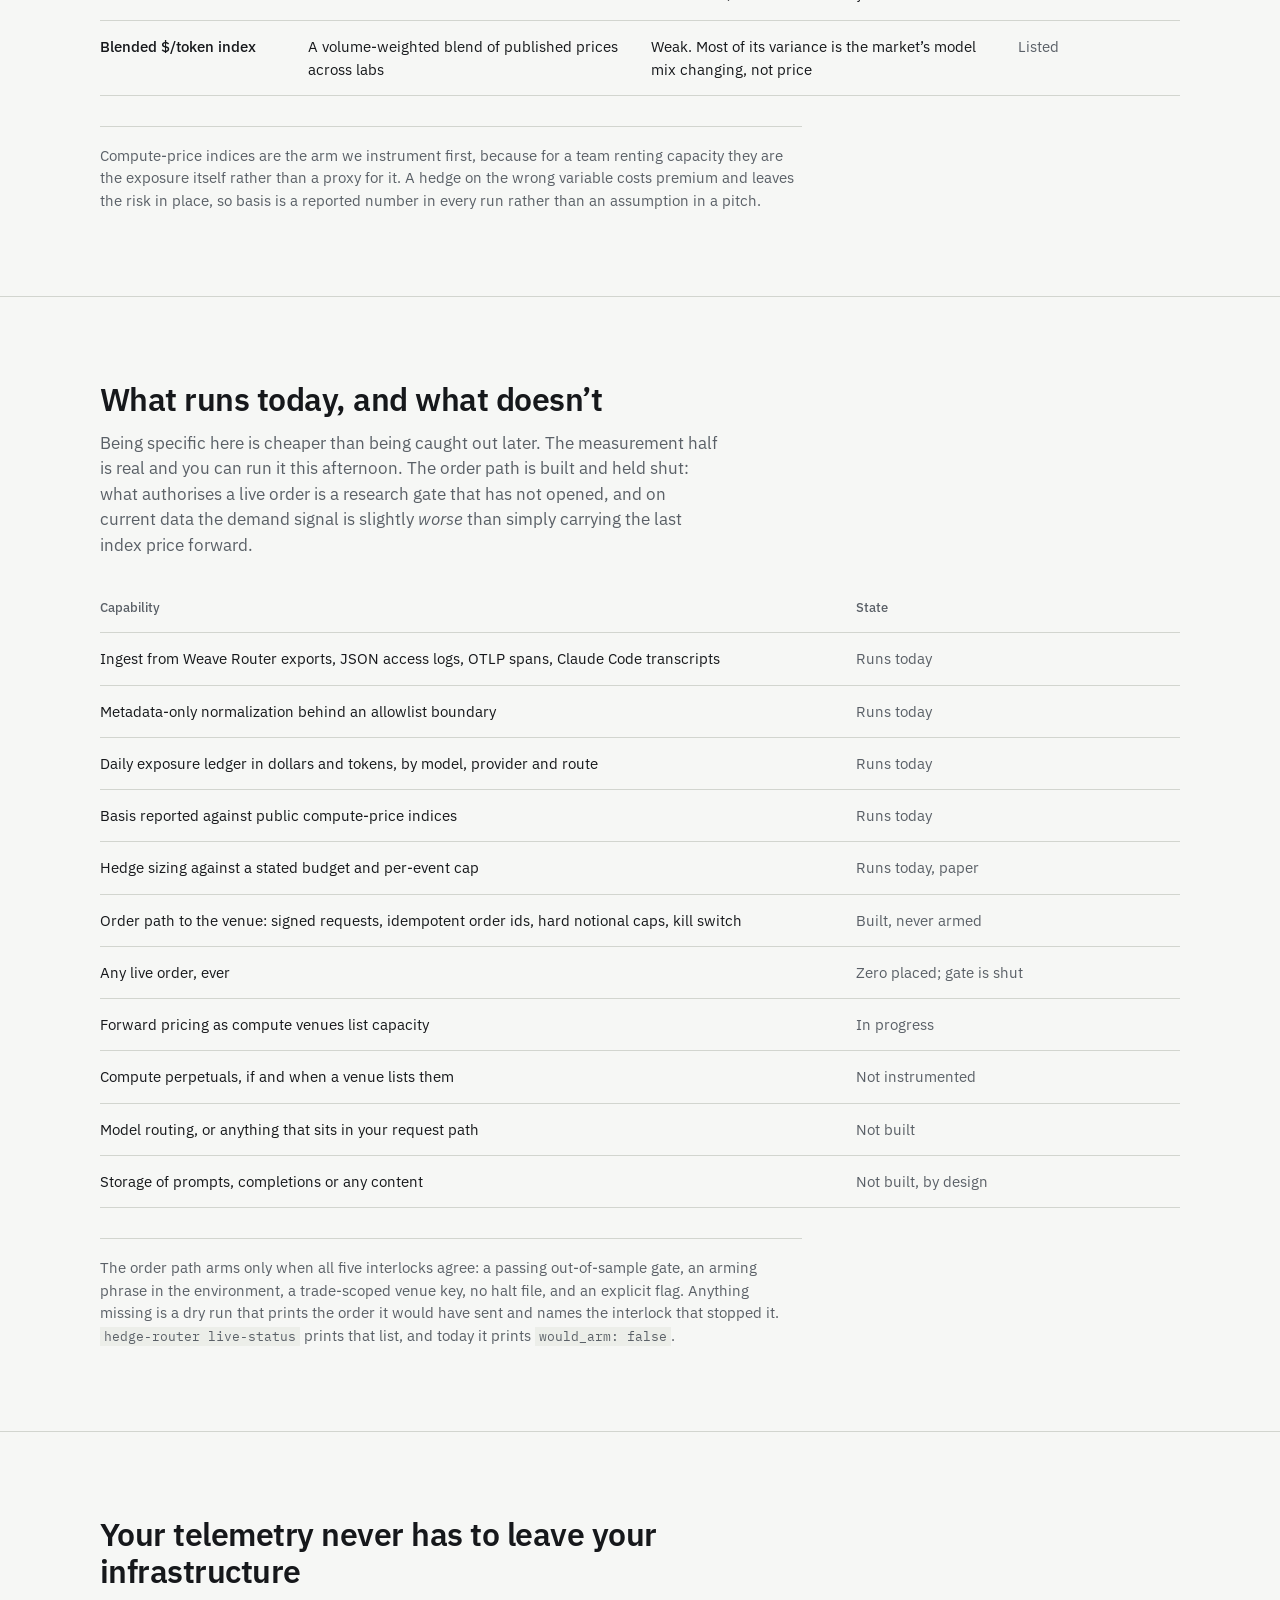
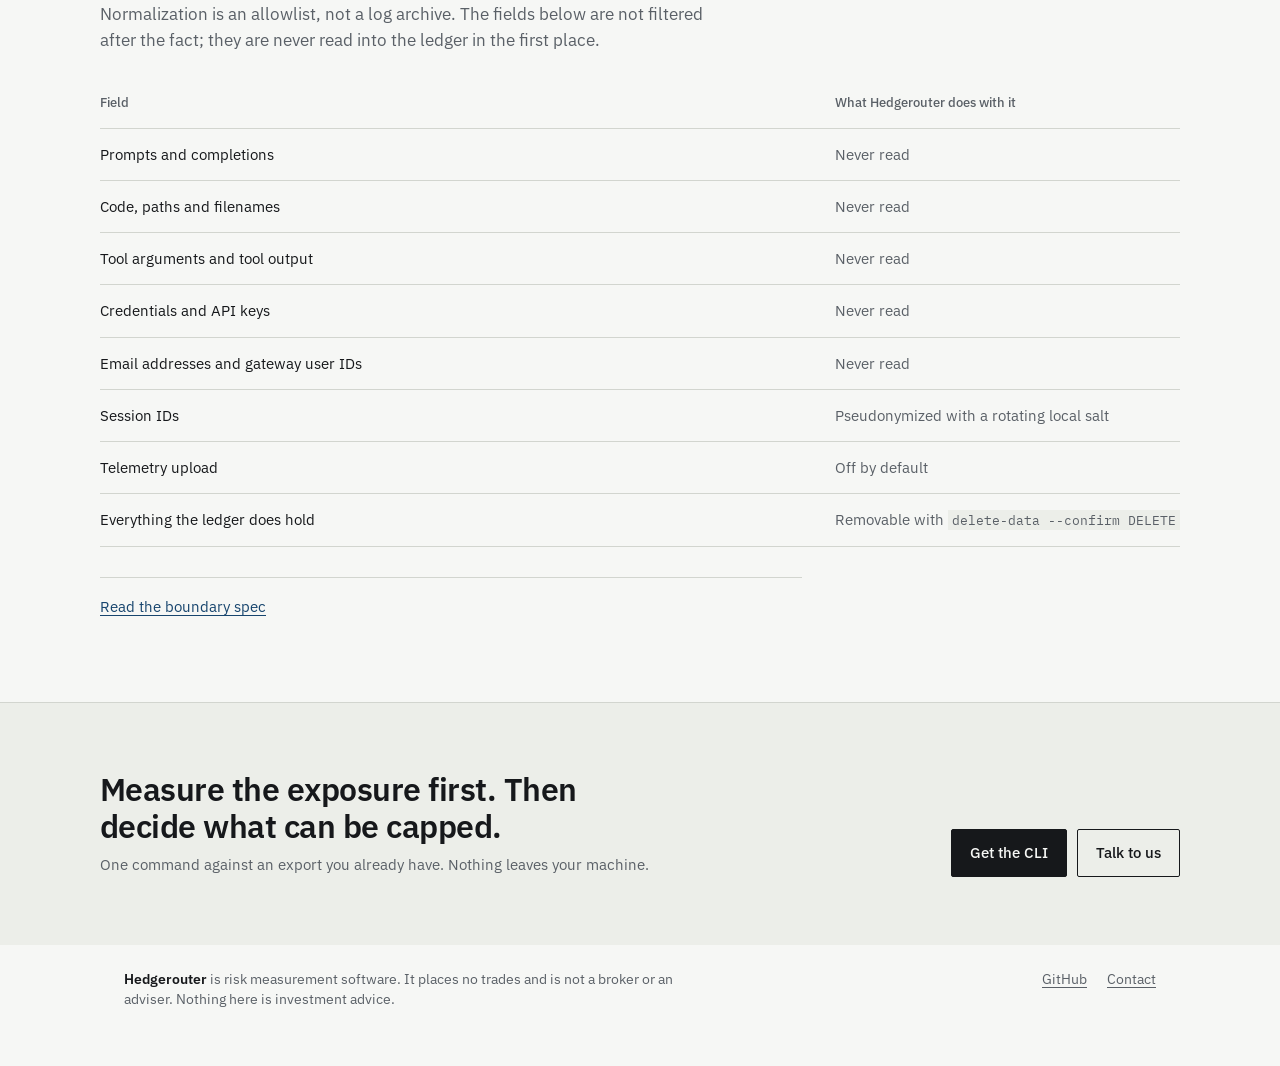
==== commit f8976750: "Lowercase the wordmark, lead with the position, record the order path honestly Three changes.  The w" ====
--- a/index.html
+++ b/index.html
@@ -3,7 +3,7 @@
 <head>
 <meta charset="utf-8" />
 <meta name="viewport" content="width=device-width, initial-scale=1" />
-<title>Hedgerouter: the hedging layer for enterprise AI</title>
+<title>hedgerouter: your AI bill is a commodity position</title>
 <meta name="description" content="Compute and token prices move; your AI budget is written as if they don’t. Hedgerouter turns the metadata your gateway already emits into a dollar exposure ledger, then reports how much of that cost line each available instrument actually tracks." />
 <link rel="icon" href="/assets/favicon.svg" type="image/svg+xml" />
 <link rel="icon" href="/assets/favicon.png" sizes="32x32" type="image/png" />
@@ -11,8 +11,8 @@
 <meta name="theme-color" content="#f6f7f5" />
 <meta property="og:type" content="website" />
 <meta property="og:url" content="https://hedgerouter.vercel.app/" />
-<meta property="og:site_name" content="Hedgerouter" />
-<meta property="og:title" content="Hedgerouter: the hedging layer for enterprise AI" />
+<meta property="og:site_name" content="hedgerouter" />
+<meta property="og:title" content="hedgerouter: your AI bill is a commodity position" />
 <meta property="og:description" content="Compute and token prices move. Your AI budget is written as if they don’t. Measure the exposure in dollars, then decide what can be capped." />
 <meta property="og:image" content="https://hedgerouter.vercel.app/assets/og.png" />
 <meta property="og:image:width" content="1200" />
@@ -28,7 +28,7 @@
 <header class="nav">
   <a class="brand" href="/">
     <span class="mark" aria-hidden="true"></span>
-    <span class="brand-word">Hedgerouter</span>
+    <span class="brand-word">hedgerouter</span>
   </a>
   <nav class="nav-links">
     <a href="#exposure">The exposure</a>
@@ -184,6 +184,12 @@
           <td data-label="Available">Listed, annual tenor</td>
         </tr>
         <tr>
+          <td>Compute perpetual</td>
+          <td data-label="Settles on">A continuously-funded compute price rather than a dated threshold</td>
+          <td data-label="Fit to your cost line">Potentially the closest fit yet: a cost line is continuous, and a dated binary is not</td>
+          <td data-label="Available">Anticipated, not yet listed</td>
+        </tr>
+        <tr>
           <td>Blended $/token index</td>
           <td data-label="Settles on">A volume-weighted blend of published prices across labs</td>
           <td data-label="Fit to your cost line">Weak. Most of its variance is the market’s model mix changing, not price</td>
@@ -203,8 +209,10 @@
   <section id="status" class="section">
     <h2>What runs today, and what doesn’t</h2>
     <p class="sub">
-      Being specific here is cheaper than being caught out later. The measurement half is
-      real and you can run it this afternoon. The execution half is not built.
+      Being specific here is cheaper than being caught out later. The measurement half is real
+      and you can run it this afternoon. The order path is built and held shut: what authorises a
+      live order is a research gate that has not opened, and on current data the demand signal is
+      slightly <em>worse</em> than simply carrying the last index price forward.
     </p>
 
     <table class="status">
@@ -216,13 +224,23 @@
         <tr><td>Metadata-only normalization behind an allowlist boundary</td><td>Runs today</td></tr>
         <tr><td>Daily exposure ledger in dollars and tokens, by model, provider and route</td><td>Runs today</td></tr>
         <tr><td>Basis reported against public compute-price indices</td><td>Runs today</td></tr>
+        <tr><td>Hedge sizing against a stated budget and per-event cap</td><td>Runs today, paper</td></tr>
+        <tr><td>Order path to the venue: signed requests, idempotent order ids, hard notional caps, kill switch</td><td>Built, never armed</td></tr>
+        <tr><td>Any live order, ever</td><td>Zero placed; gate is shut</td></tr>
         <tr><td>Forward pricing as compute venues list capacity</td><td>In progress</td></tr>
-        <tr><td>Hedge sizing against a stated budget and per-event cap, evaluated offline</td><td>In progress</td></tr>
-        <tr><td>Order execution, or any connection to a broker</td><td>Not built</td></tr>
+        <tr><td>Compute perpetuals, if and when a venue lists them</td><td>Not instrumented</td></tr>
         <tr><td>Model routing, or anything that sits in your request path</td><td>Not built</td></tr>
         <tr><td>Storage of prompts, completions or any content</td><td>Not built, by design</td></tr>
       </tbody>
     </table>
+
+    <p class="note">
+      The order path arms only when all five interlocks agree: a passing out-of-sample gate, an
+      arming phrase in the environment, a trade-scoped venue key, no halt file, and an explicit
+      flag. Anything missing is a dry run that prints the order it would have sent and names the
+      interlock that stopped it. <code>hedge-router live-status</code> prints that list, and today
+      it prints <code>would_arm: false</code>.
+    </p>
   </section>
 
   <section id="privacy" class="section">
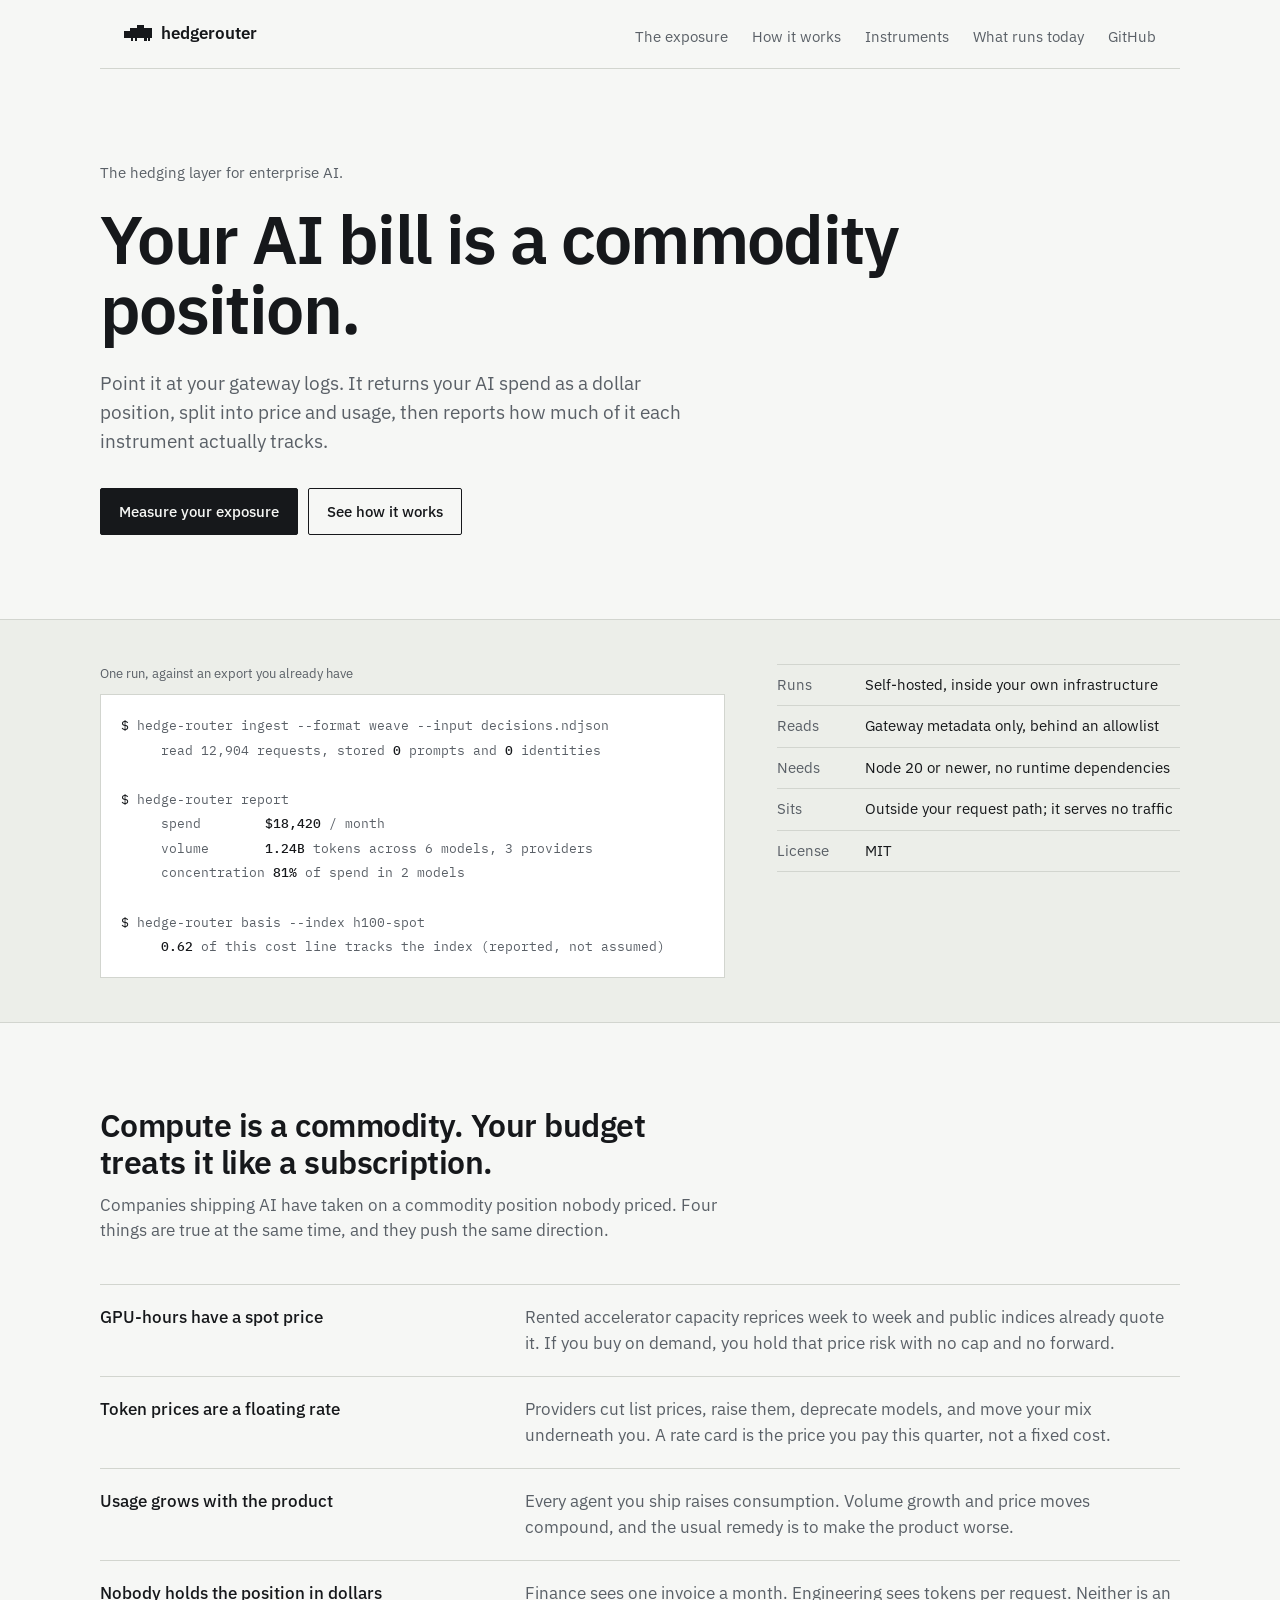
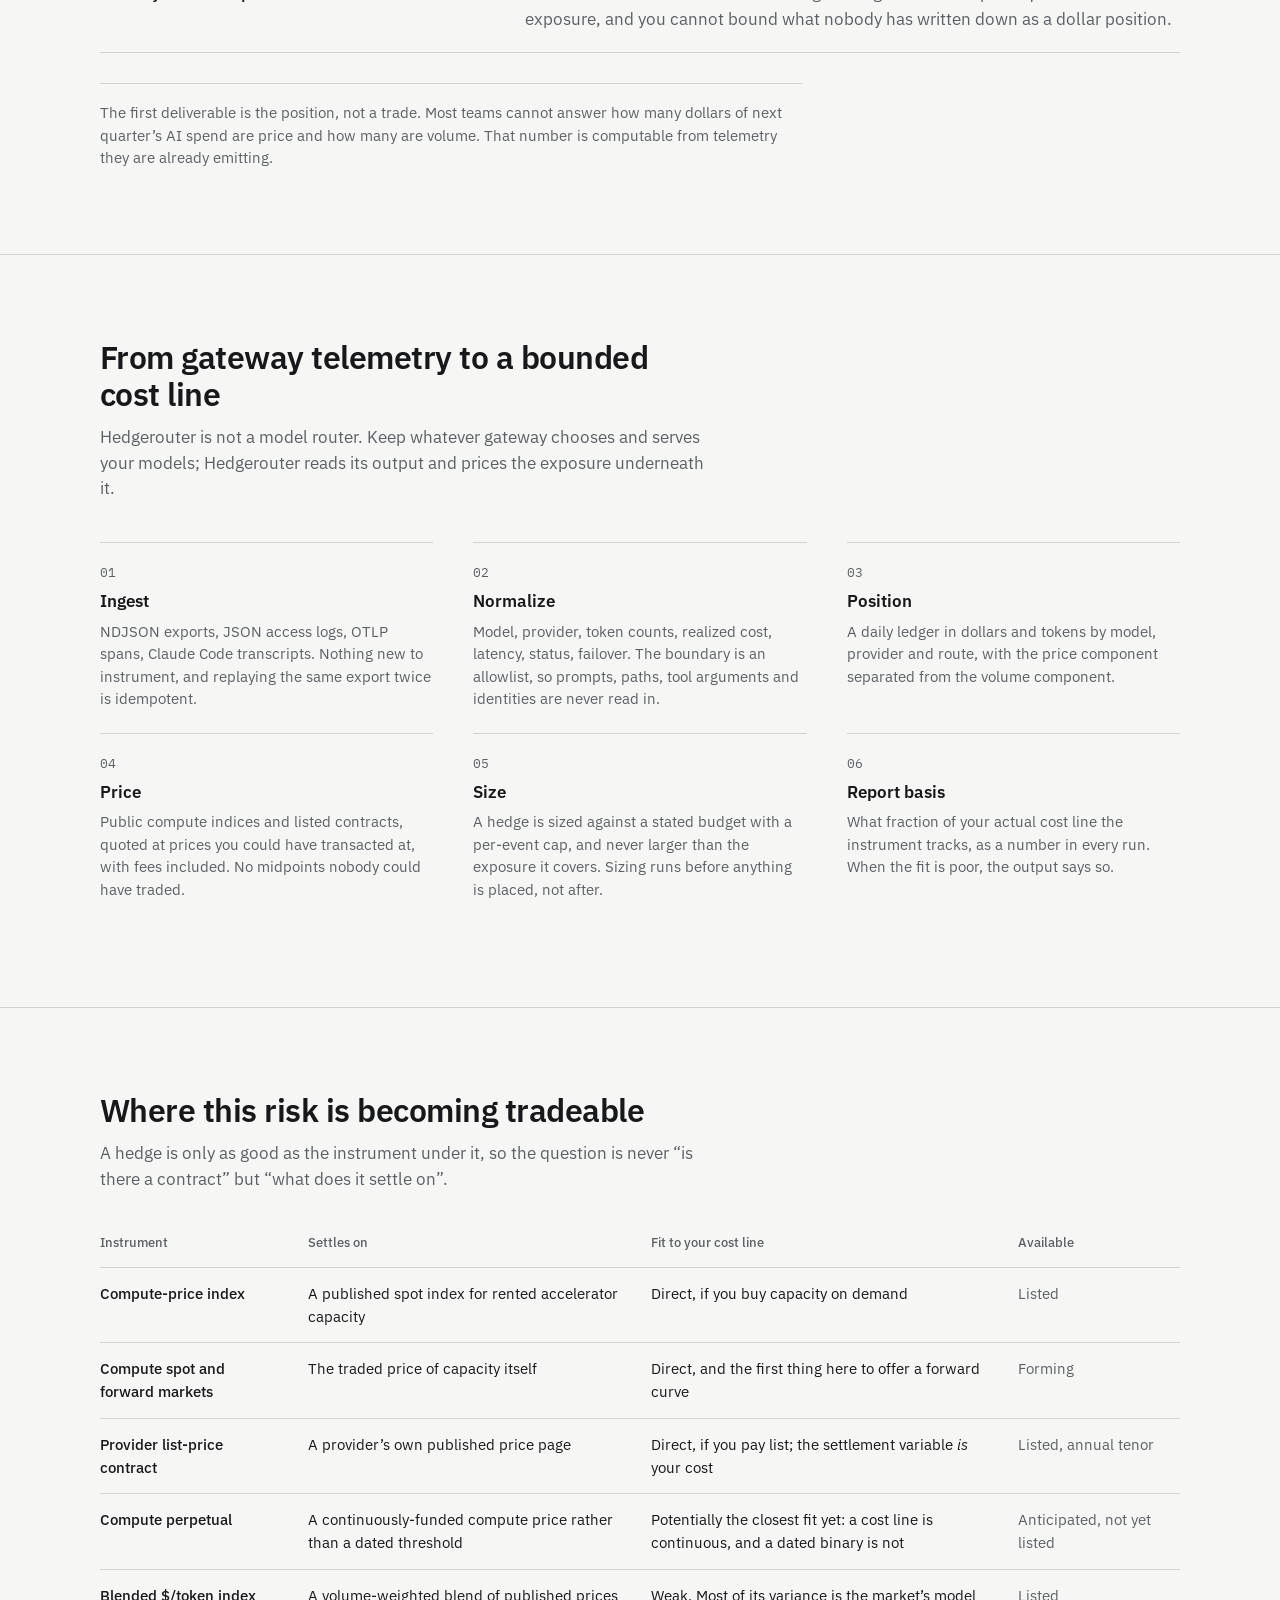
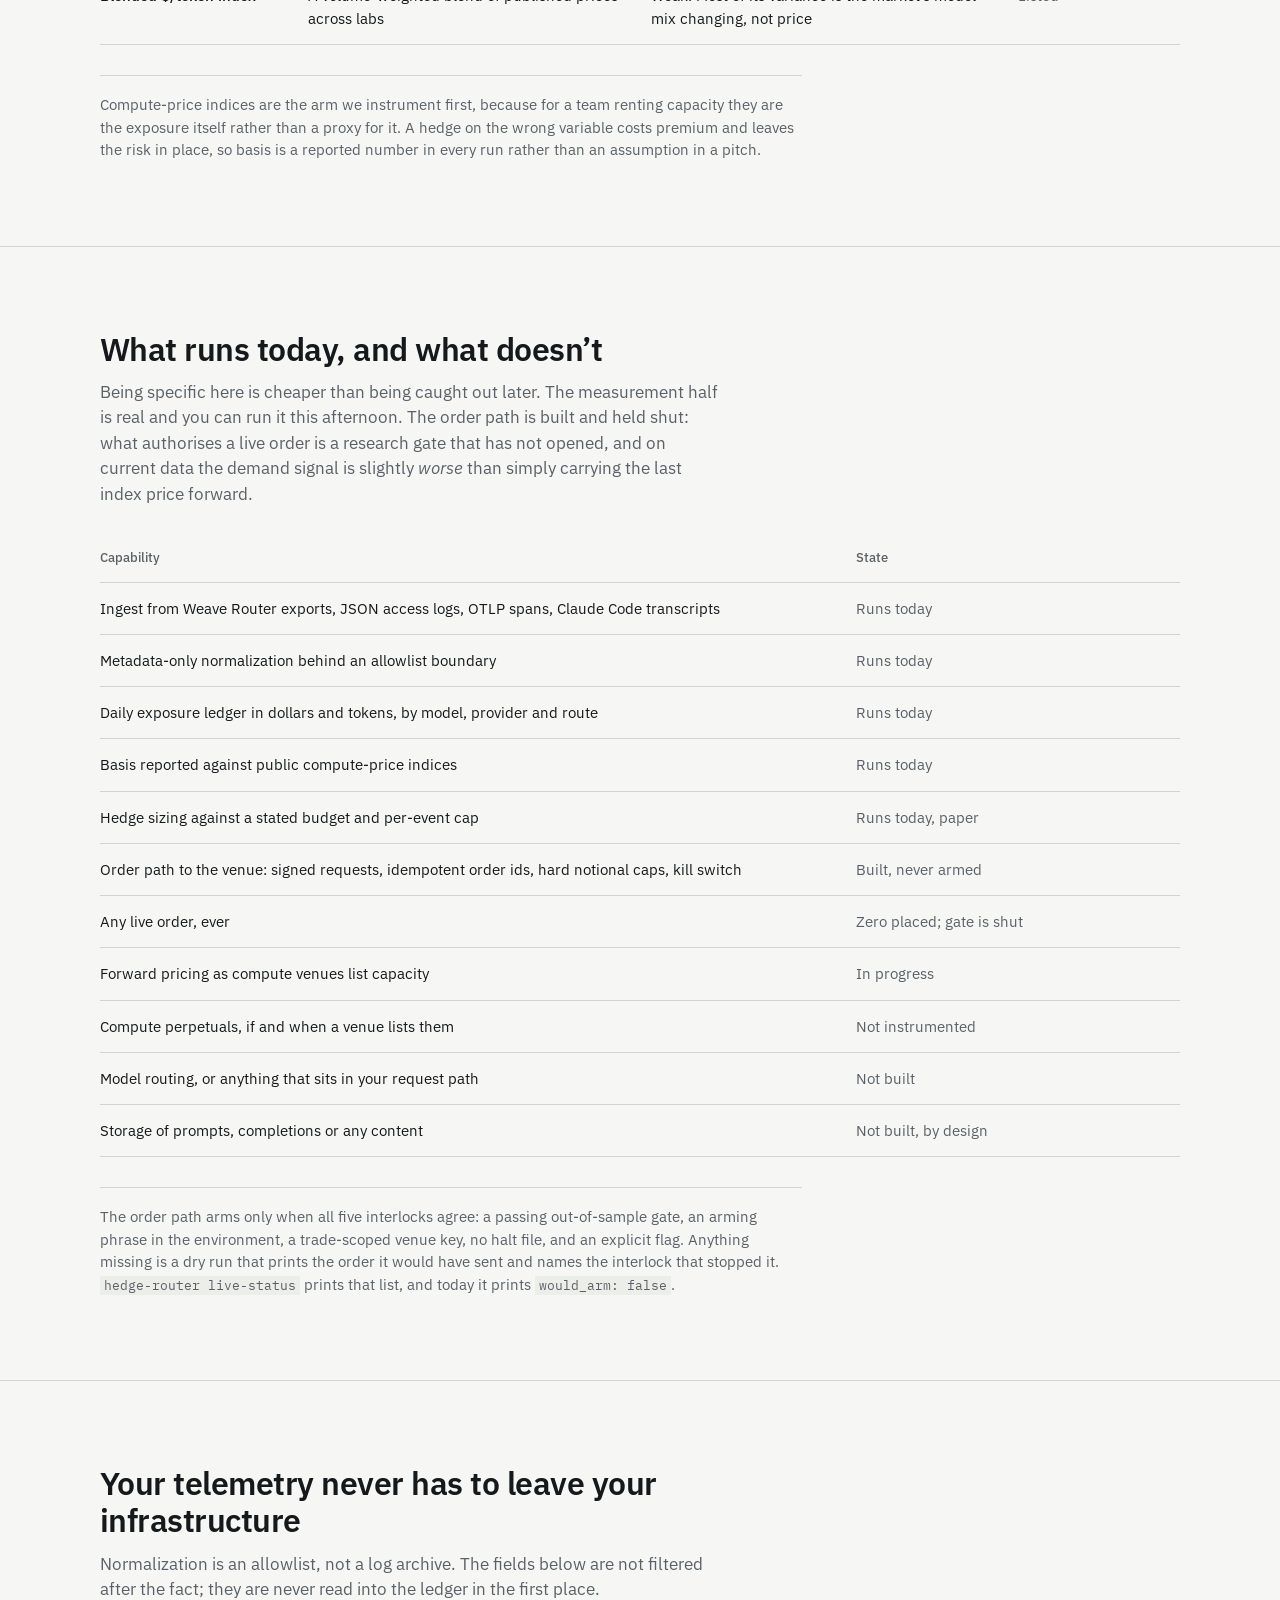
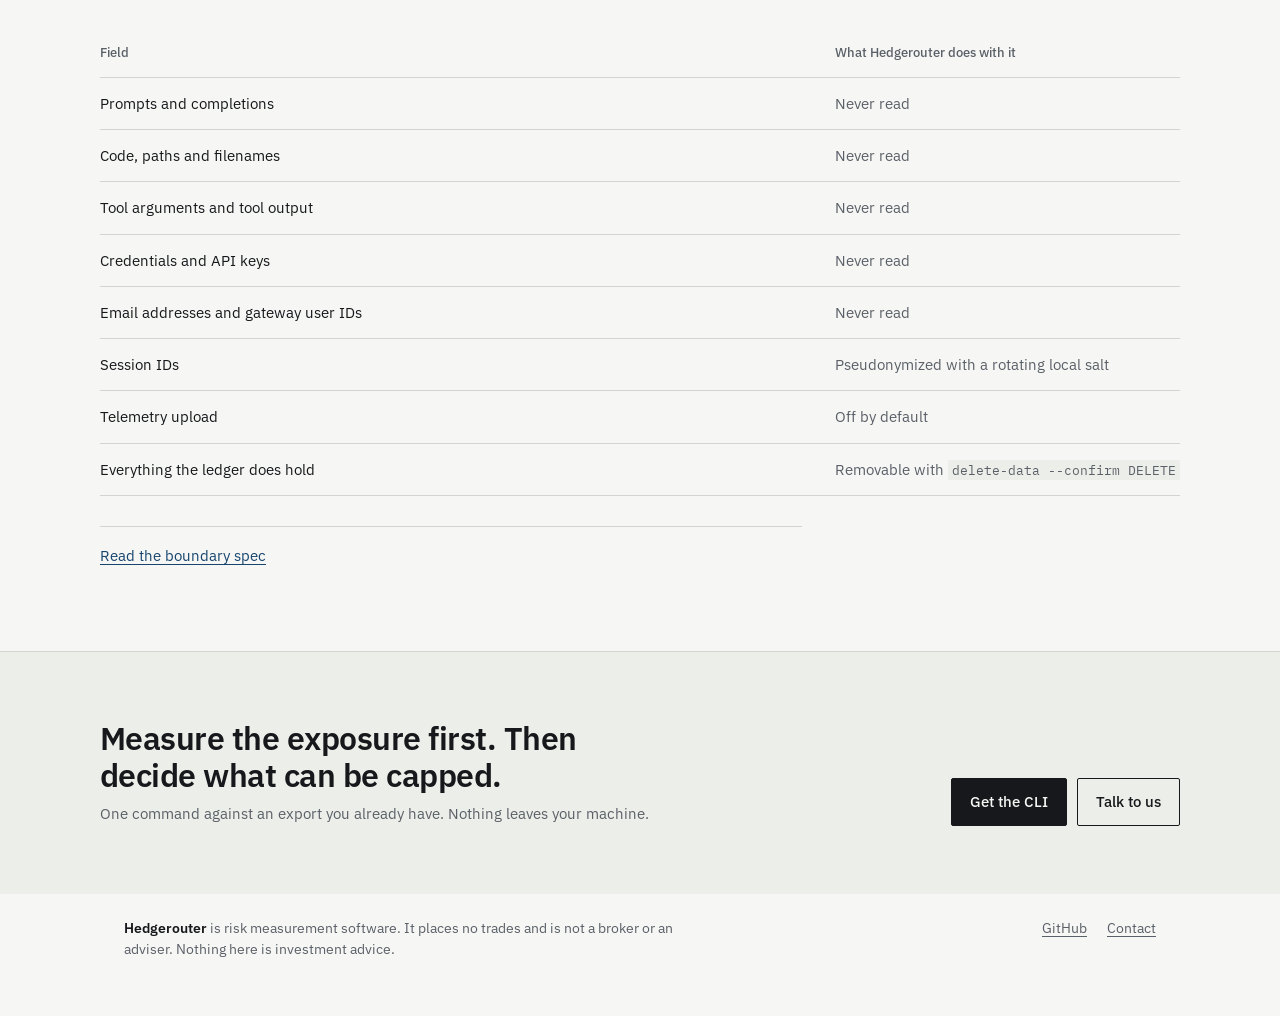
==== commit 38fb3949: "Cut the hero lede from 60 words to 28 The old lede explained the pipeline in one sentence and the ba" ====
--- a/index.html
+++ b/index.html
@@ -45,11 +45,8 @@
     <p class="standfirst">The hedging layer for enterprise AI.</p>
     <h1>Your AI bill is a commodity position.</h1>
     <p class="lede">
-      Hedgerouter reads the metadata your AI gateway already emits and produces a dollar
-      exposure ledger: what you spend, on which models and providers, and how much of that
-      spend moves with compute prices rather than with your own usage. Then it prices the
-      instruments that could cap it, and reports how much of your real cost line each one
-      tracks.
+      Point it at your gateway logs. It returns your AI spend as a dollar position, split
+      into price and usage, then reports how much of it each instrument actually tracks.
     </p>
     <div class="cta-row">
       <a class="btn btn-primary" href="https://github.com/kapilcdave/hedge-router">Measure your exposure</a>
--- a/styles.css
+++ b/styles.css
@@ -101,11 +101,14 @@
   letter-spacing: -0.024em;
 }
 
+/* a short lede wants a tighter measure than a paragraph: 64ch on two lines reads as a
+   leftover column width rather than a decision */
 .lede {
-  max-width: 64ch;
-  font-size: 18px;
-  color: var(--ink-2);
-  margin-bottom: 30px;
+  max-width: 54ch;
+  font-size: 19px;
+  line-height: 1.52;
+  color: var(--ink-2);
+  margin-bottom: 32px;
 }
 
 .cta-row { display: flex; flex-wrap: wrap; gap: 10px; }
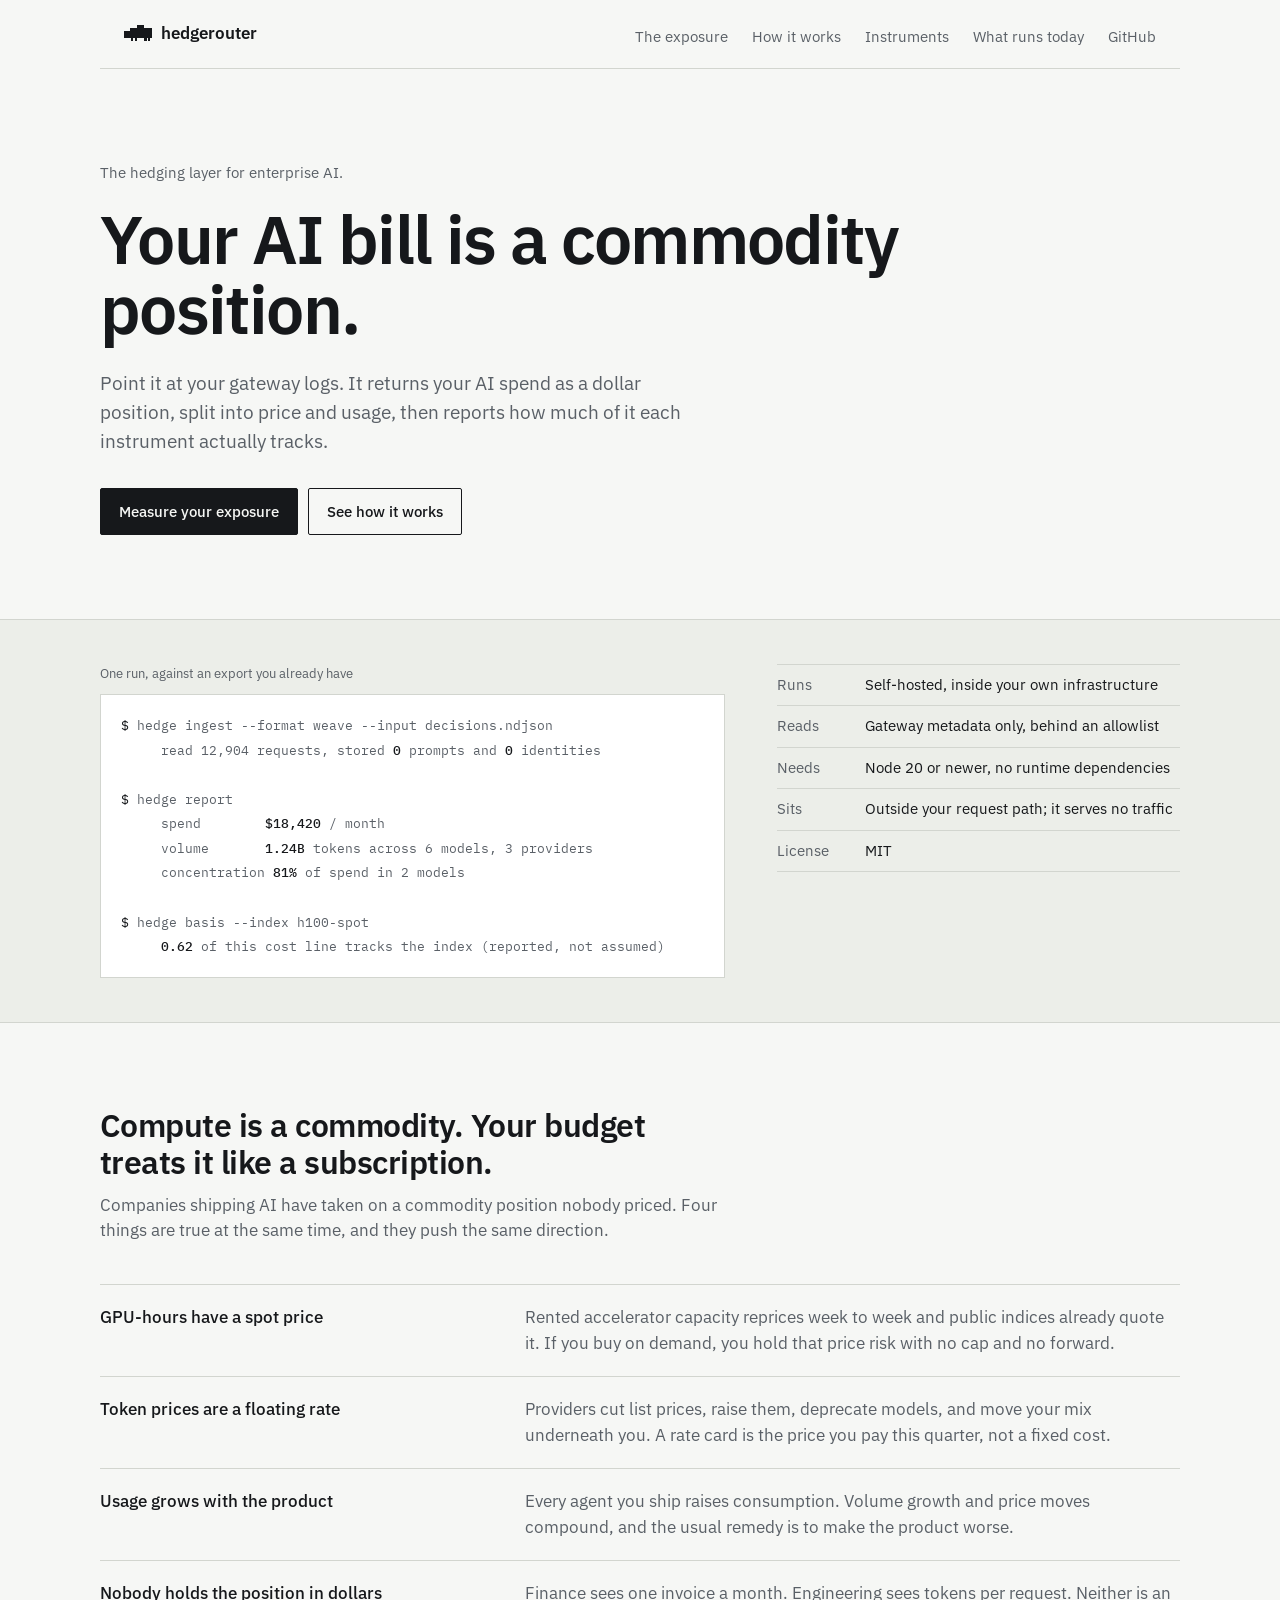
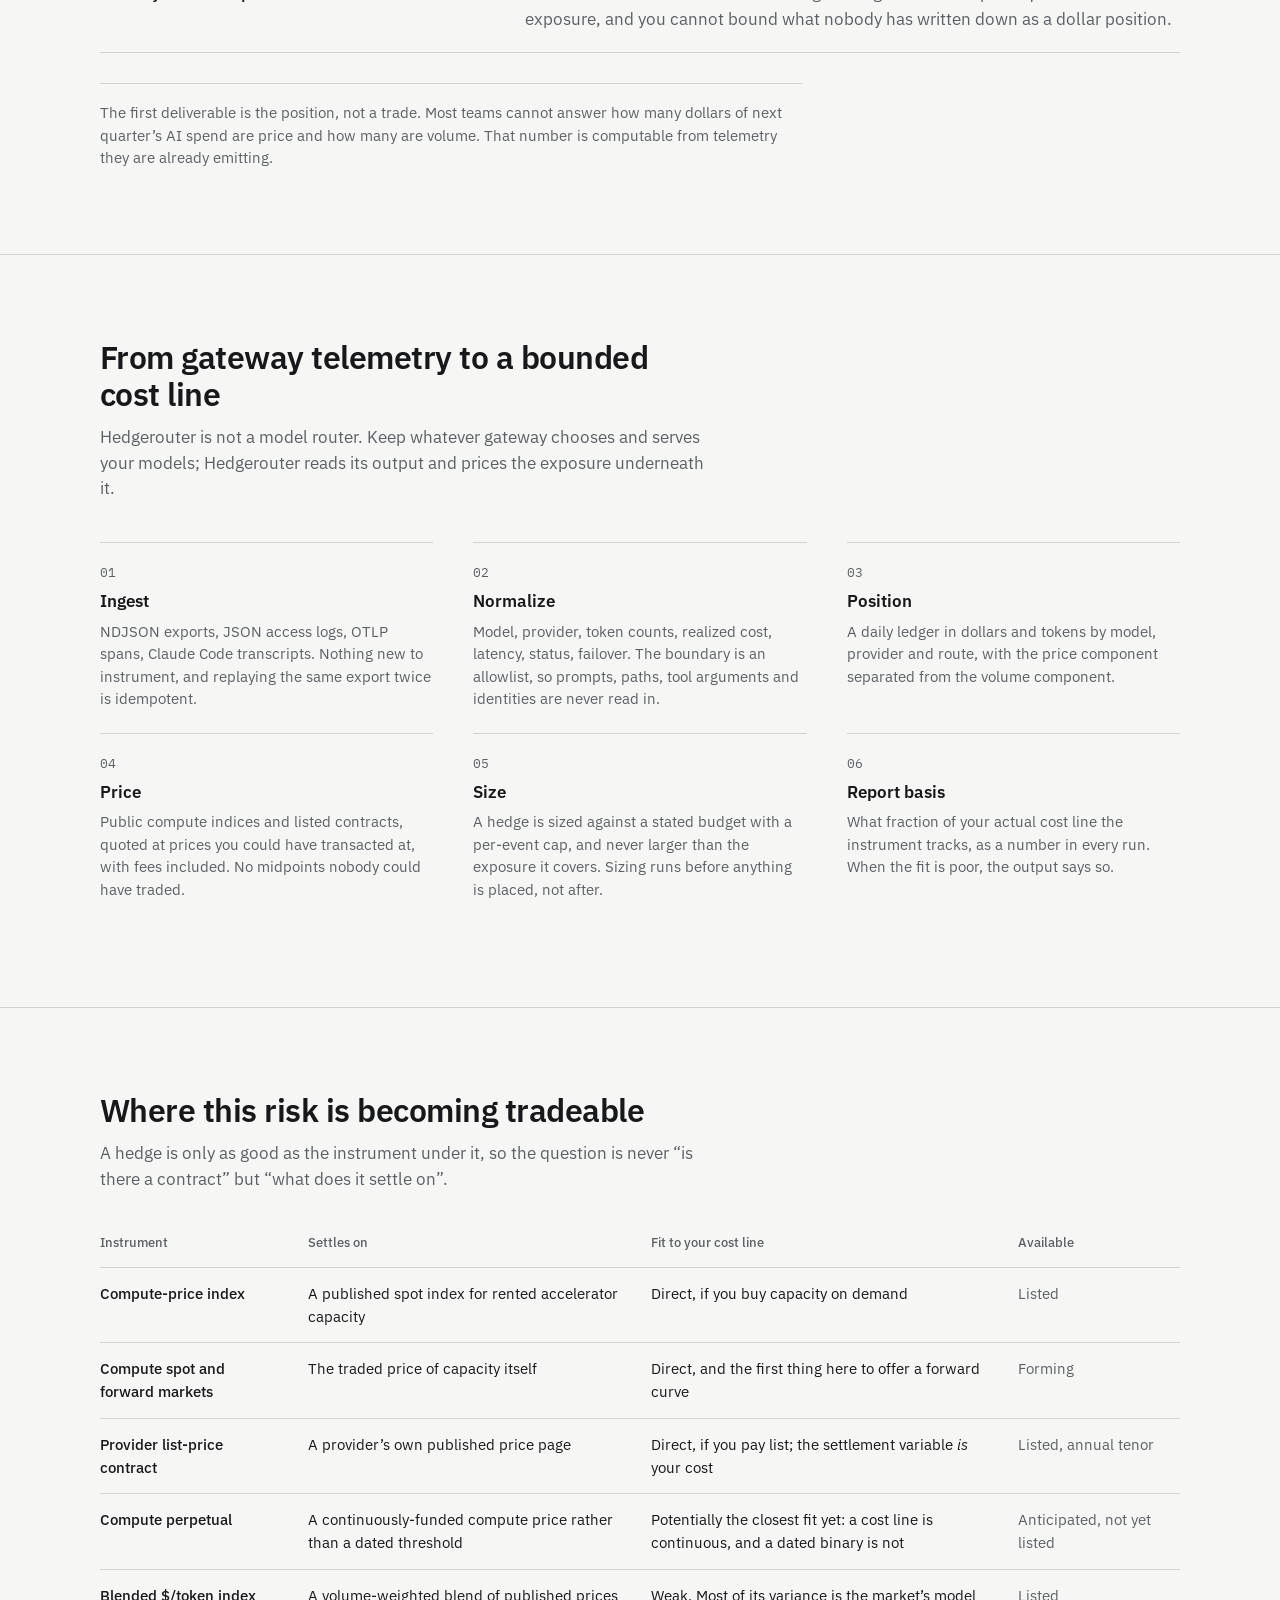
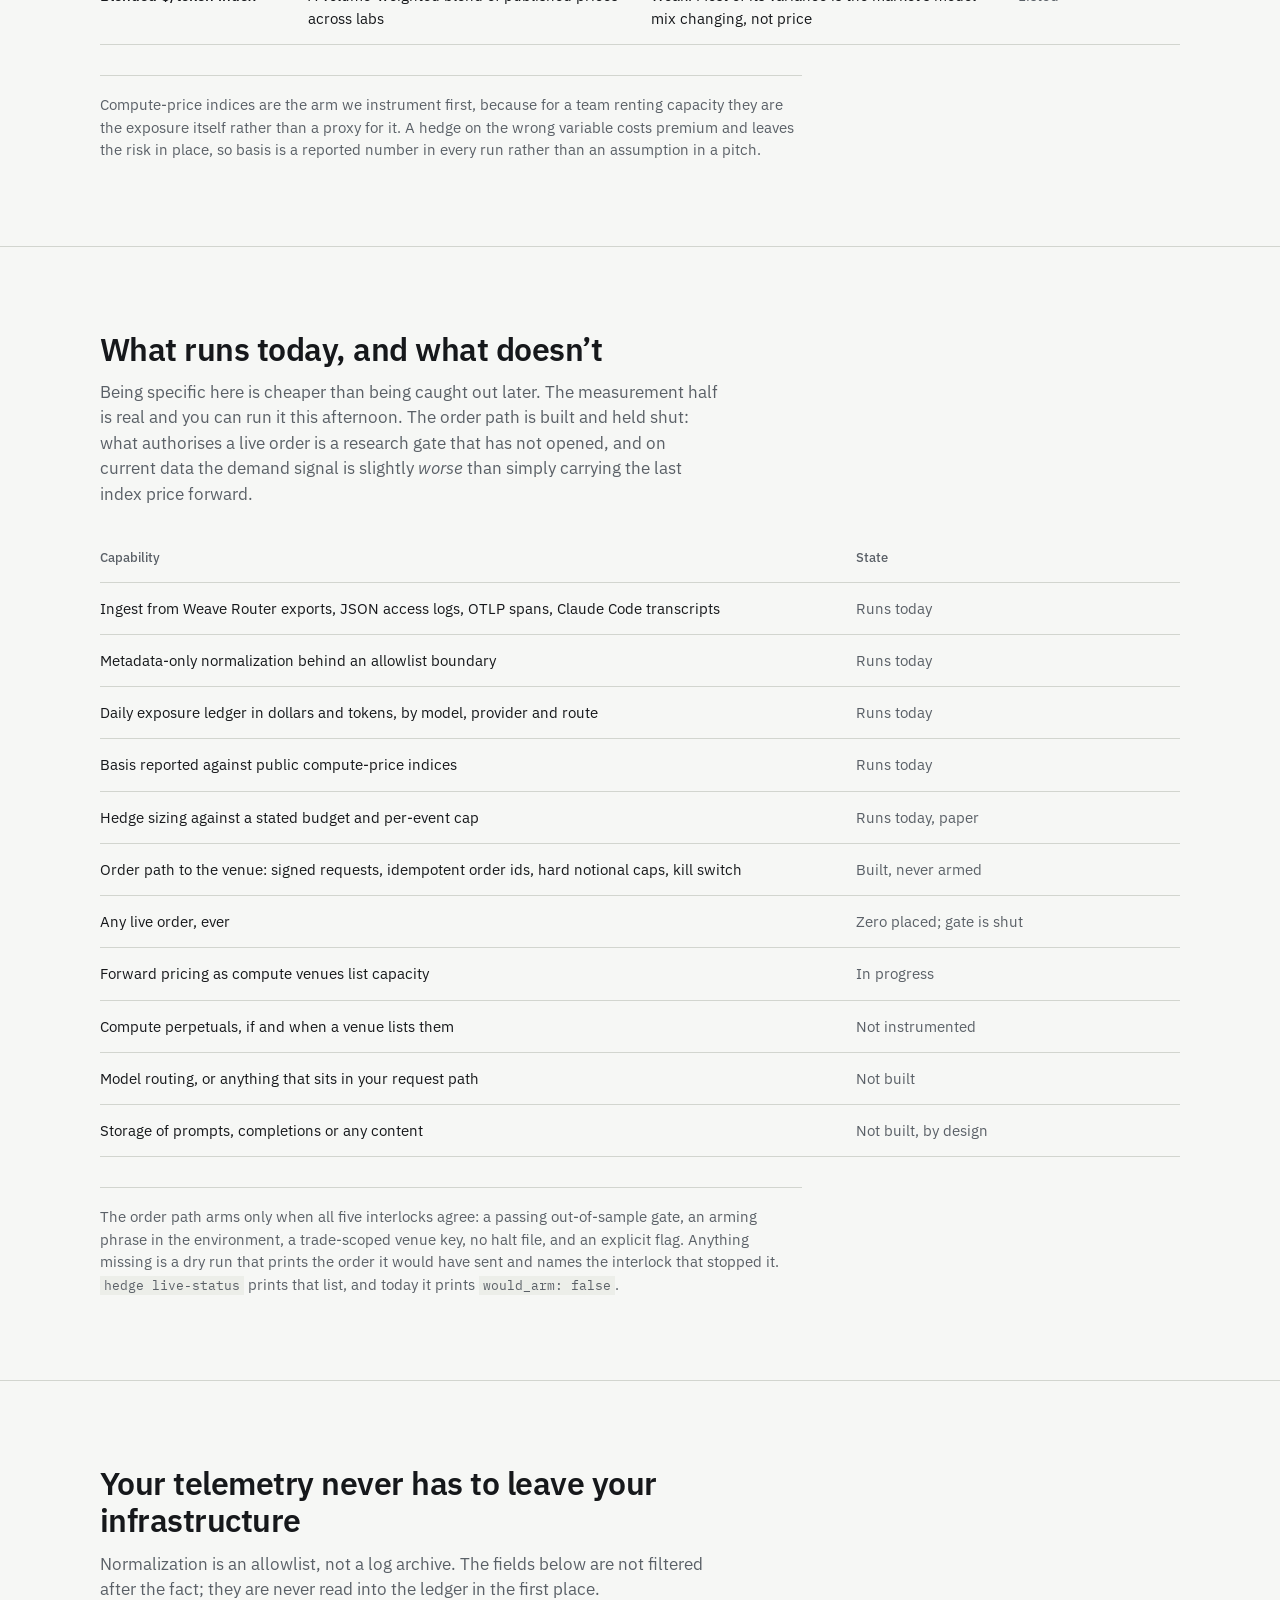
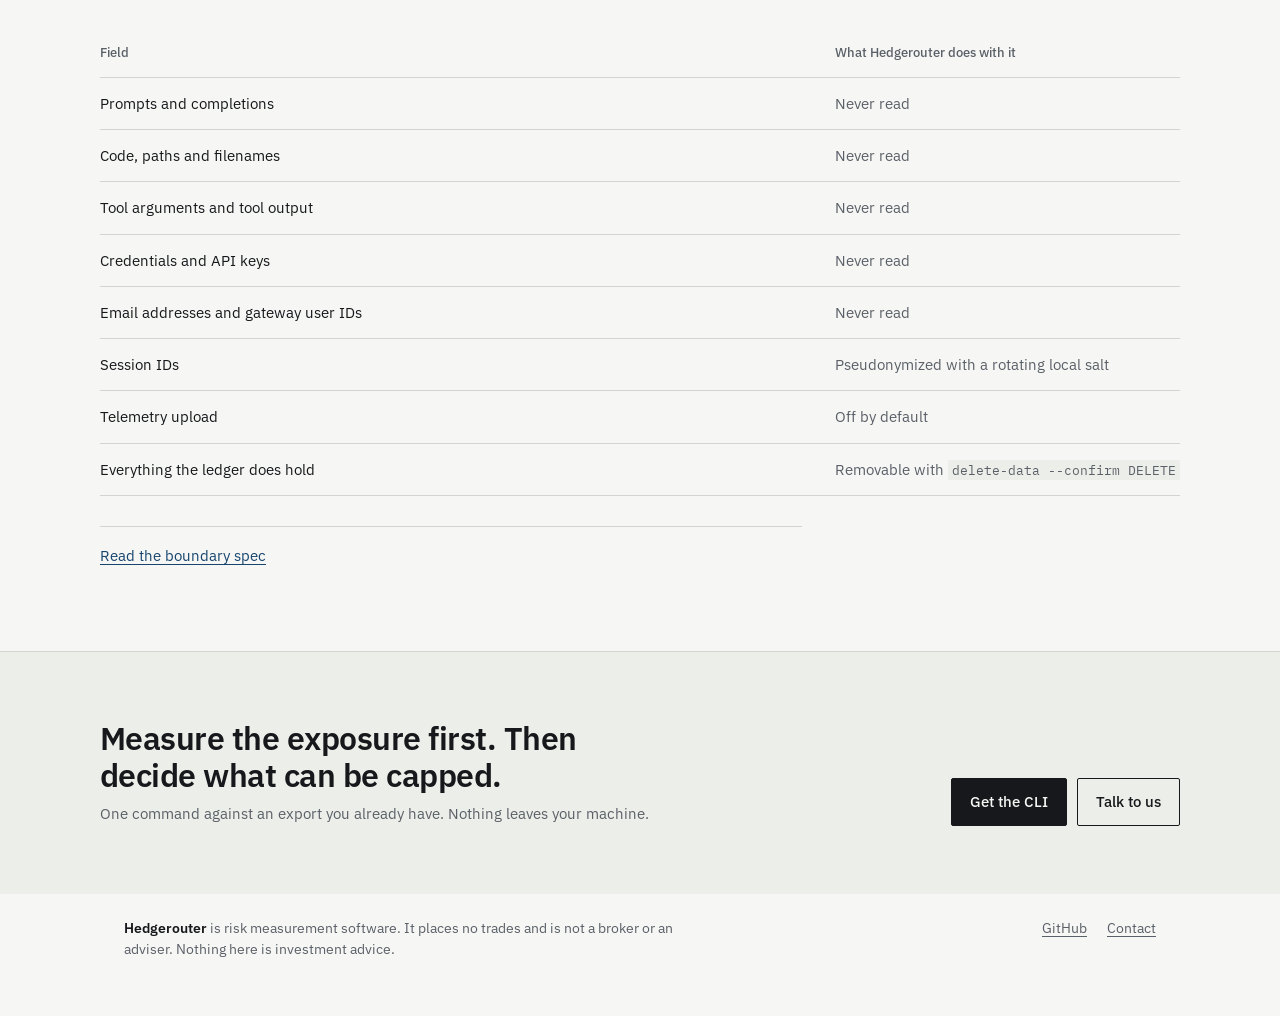
==== commit c385bf27: "Show the `hedge` command in the site's CLI examples Co-Authored-By: Claude Sonnet 5.5 <noreply@anthr" ====
--- a/index.html
+++ b/index.html
@@ -57,15 +57,15 @@
   <section class="band run-band">
     <div class="run">
       <p class="caption">One run, against an export you already have</p>
-<pre><code><span class="p">$</span> hedge-router ingest --format weave --input decisions.ndjson
+<pre><code><span class="p">$</span> hedge ingest --format weave --input decisions.ndjson
      read 12,904 requests, stored <span class="n">0</span> prompts and <span class="n">0</span> identities
 
-<span class="p">$</span> hedge-router report
+<span class="p">$</span> hedge report
      spend        <span class="n">$18,420</span> / month
      volume       <span class="n">1.24B</span> tokens across 6 models, 3 providers
      concentration <span class="n">81%</span> of spend in 2 models
 
-<span class="p">$</span> hedge-router basis --index h100-spot
+<span class="p">$</span> hedge basis --index h100-spot
      <span class="n">0.62</span> of this cost line tracks the index (reported, not assumed)</code></pre>
     </div>
     <dl class="spec">
@@ -235,7 +235,7 @@
       The order path arms only when all five interlocks agree: a passing out-of-sample gate, an
       arming phrase in the environment, a trade-scoped venue key, no halt file, and an explicit
       flag. Anything missing is a dry run that prints the order it would have sent and names the
-      interlock that stopped it. <code>hedge-router live-status</code> prints that list, and today
+      interlock that stopped it. <code>hedge live-status</code> prints that list, and today
       it prints <code>would_arm: false</code>.
     </p>
   </section>
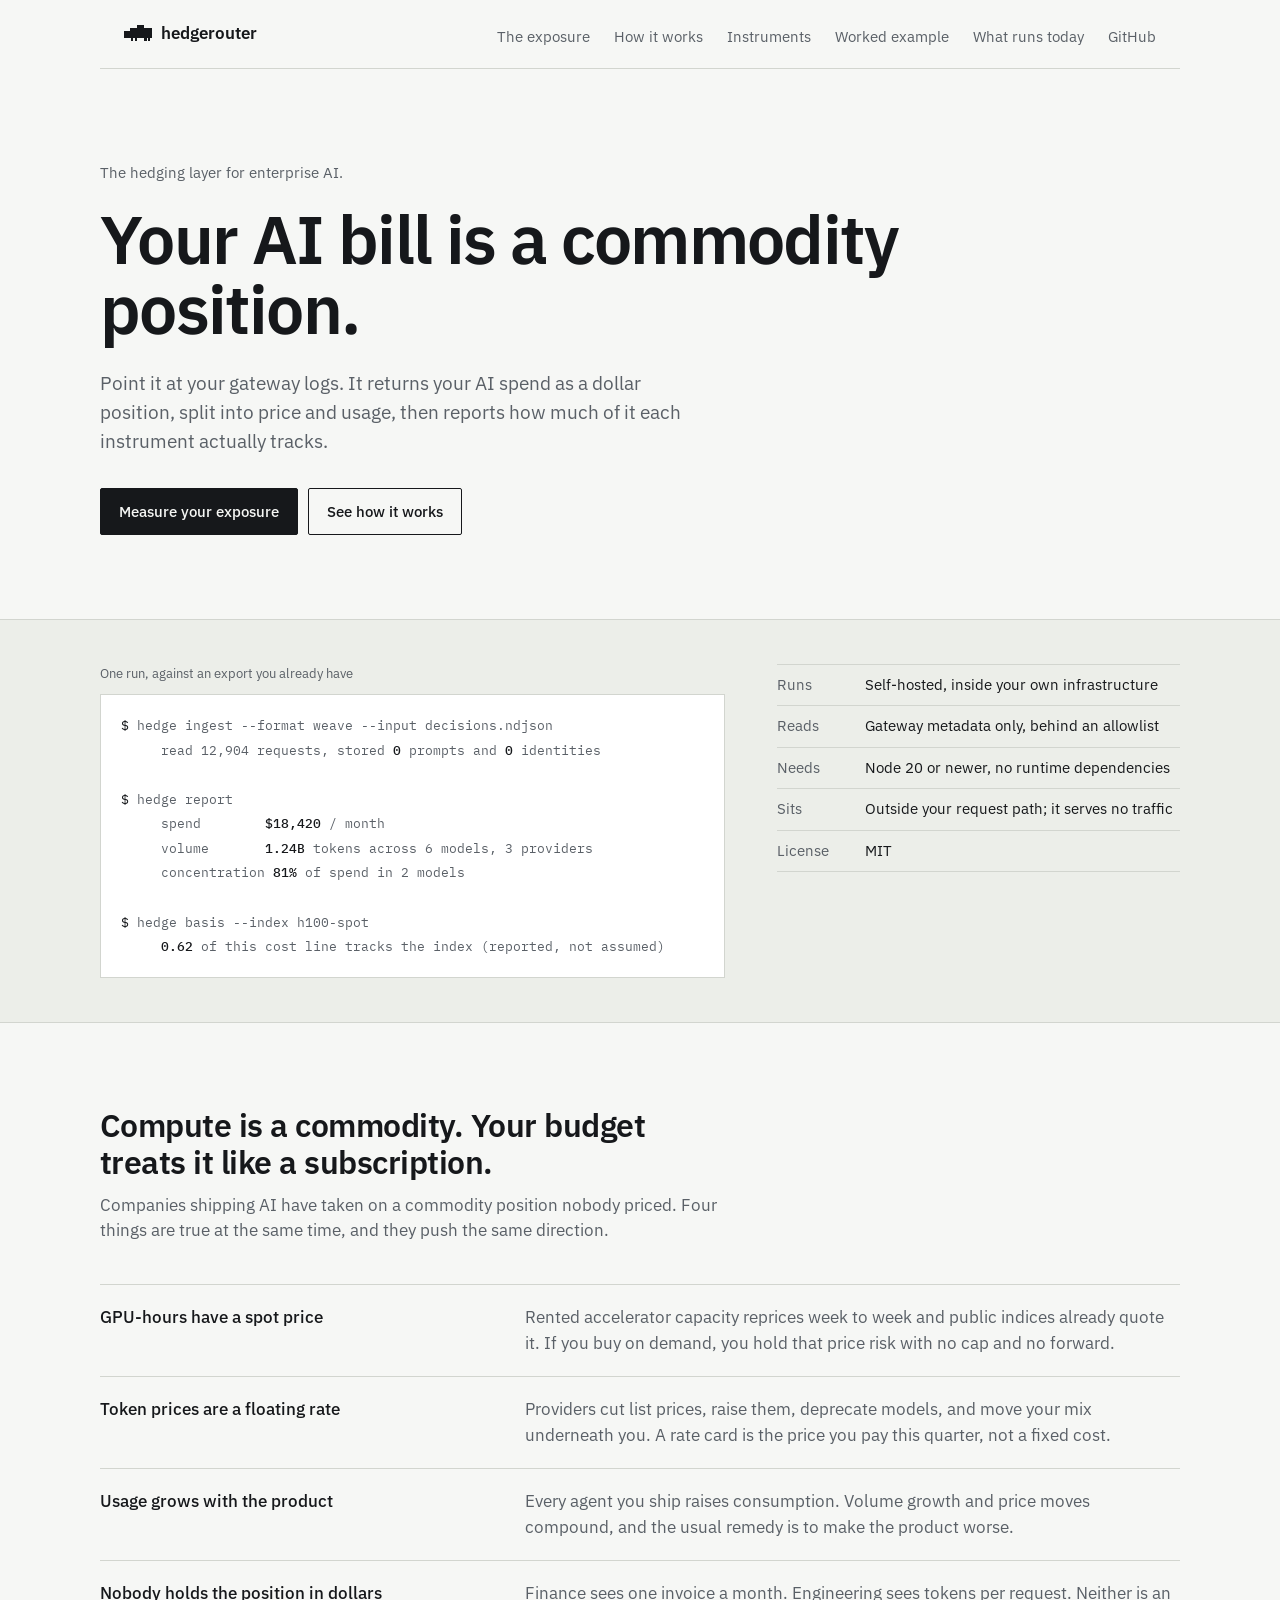
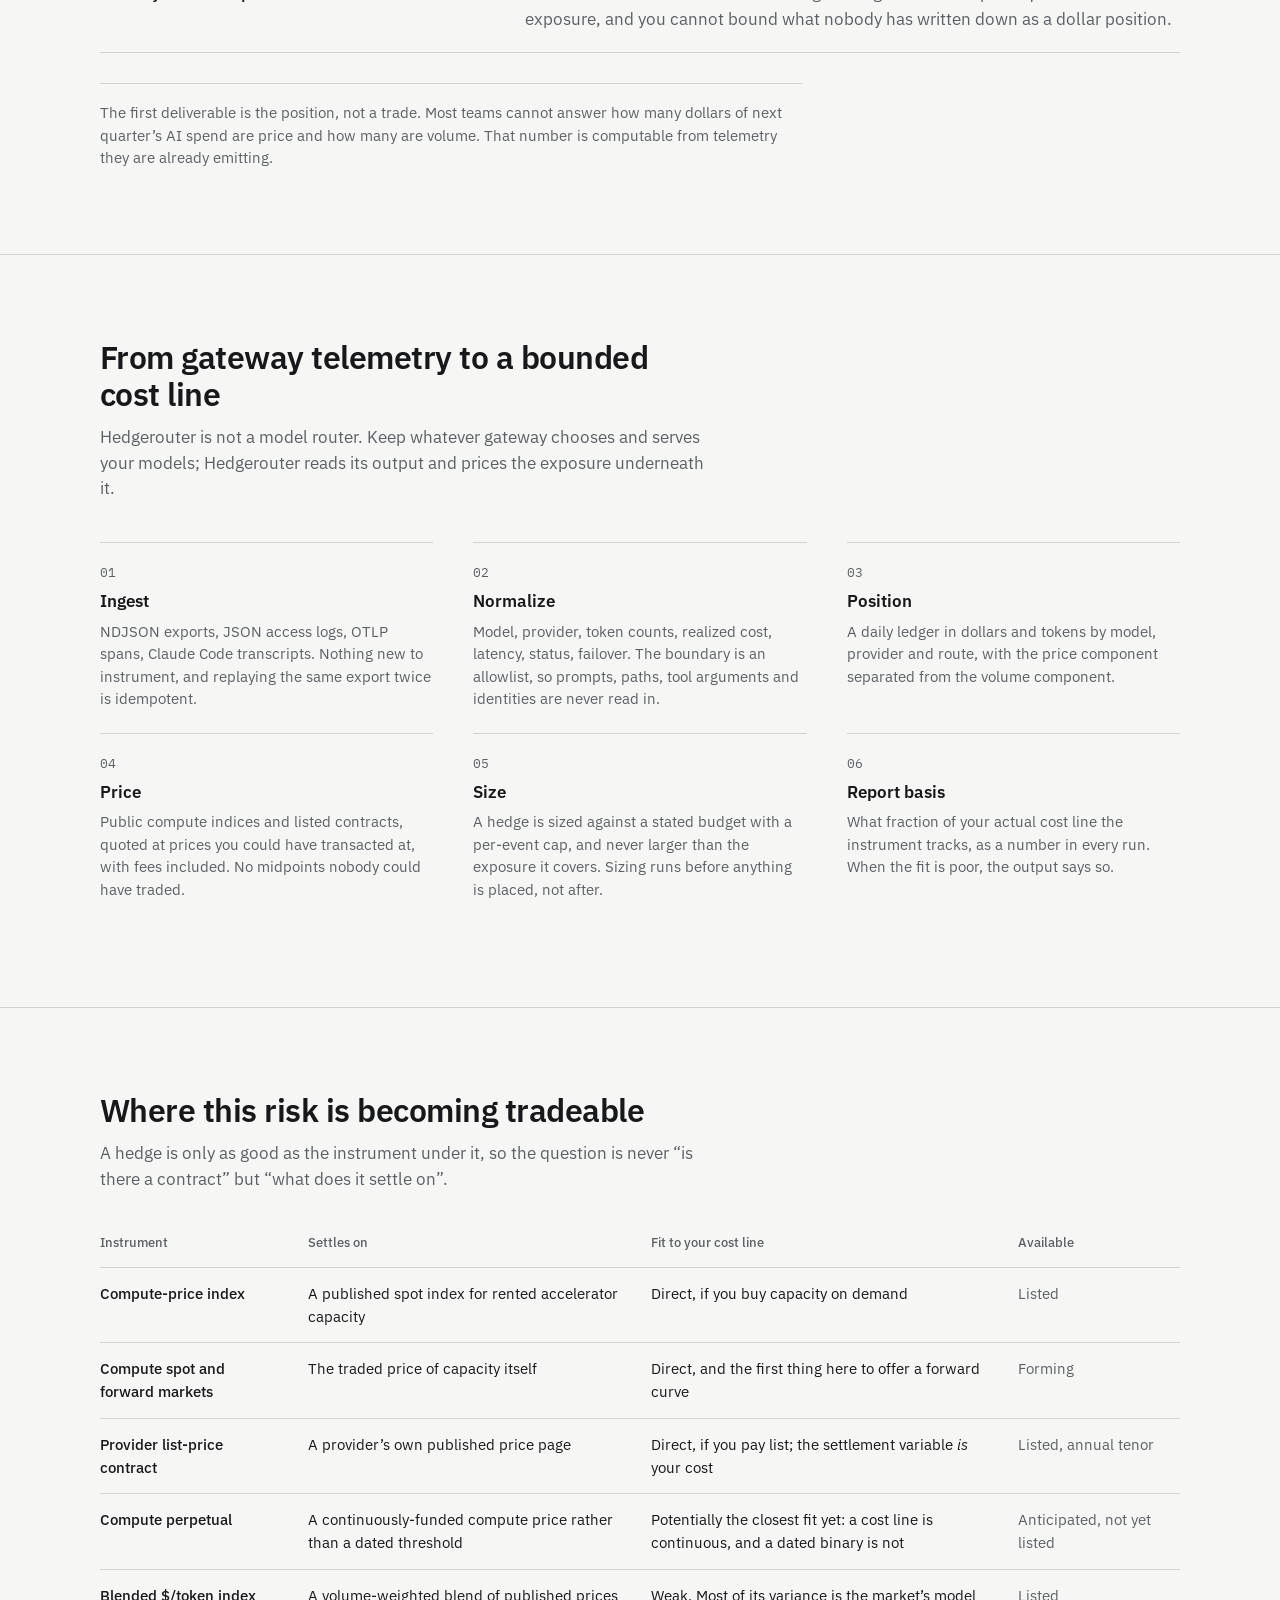
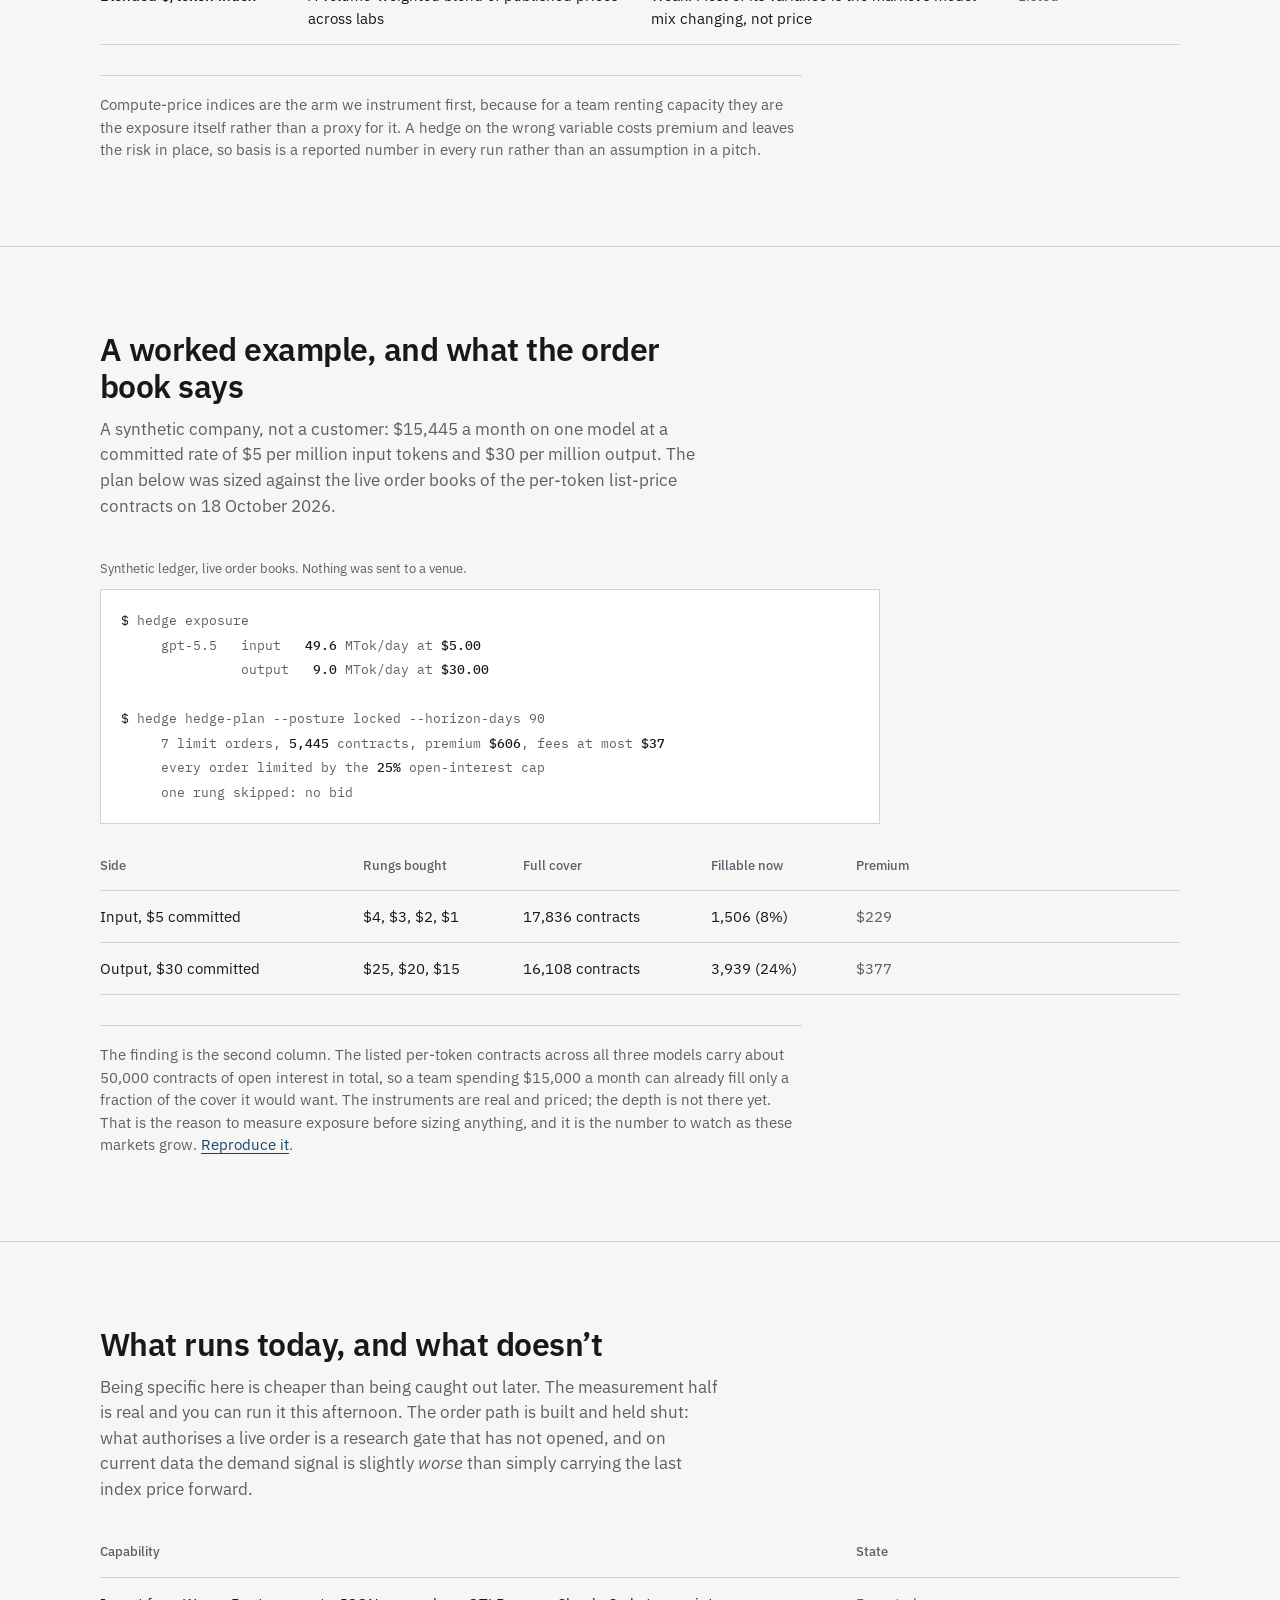
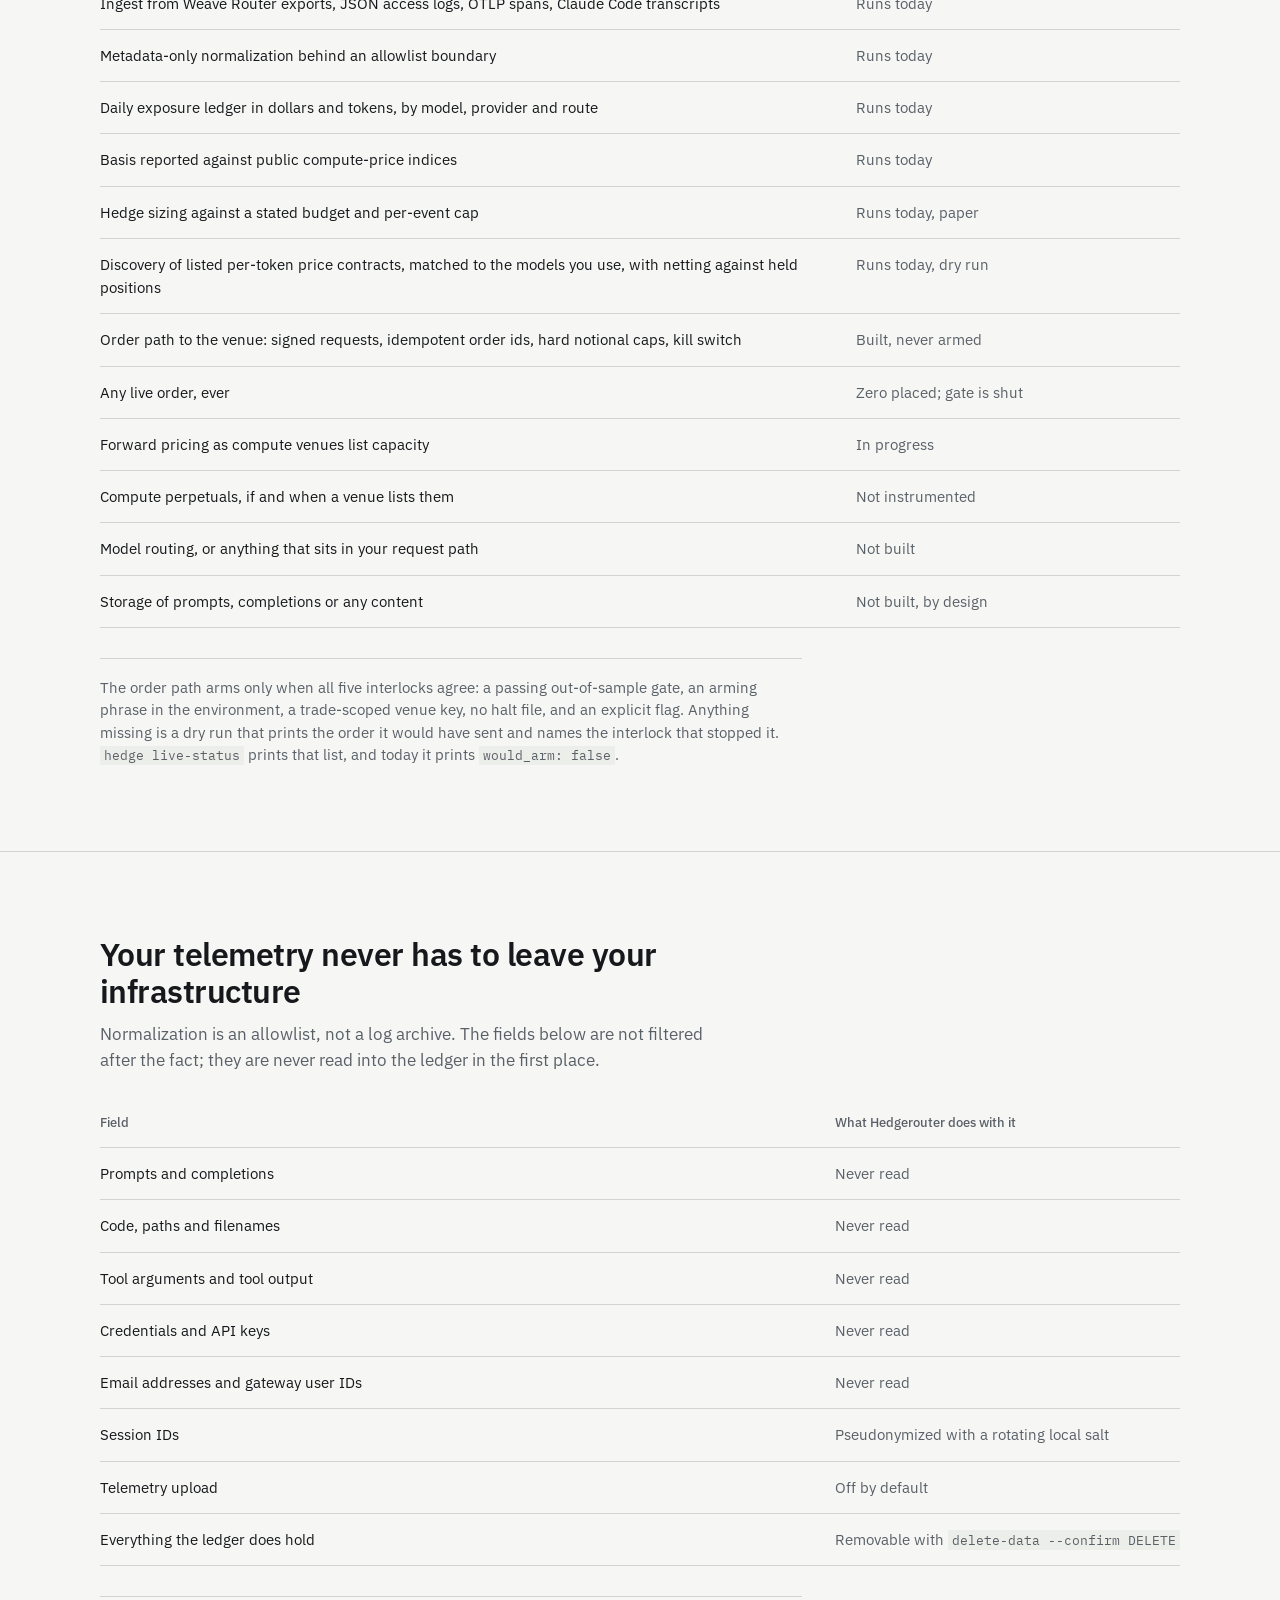
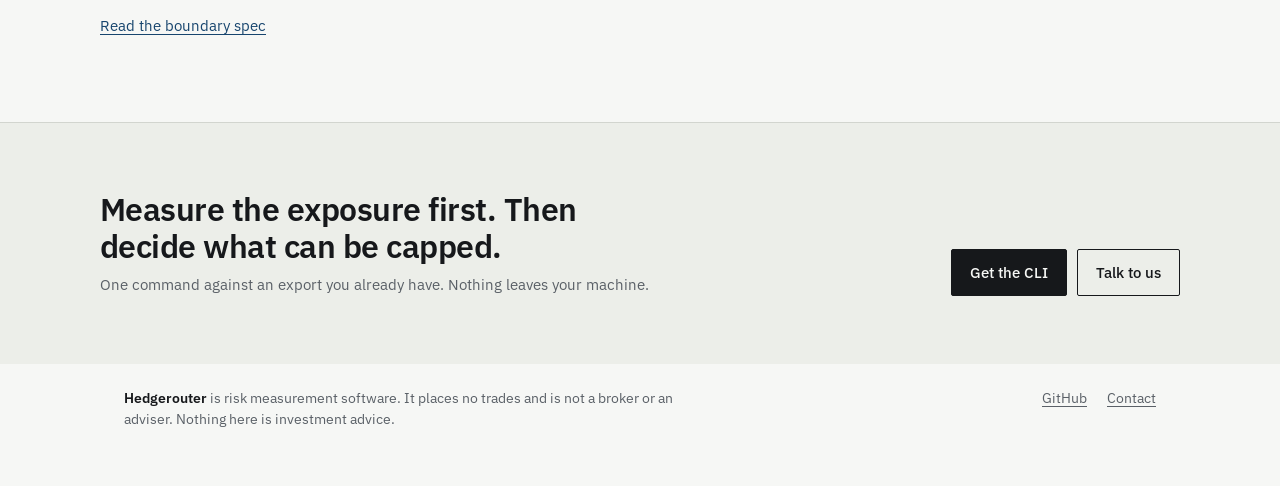
==== commit 3c745869: "Add a worked example with live order-book depth to the site Co-Authored-By: Claude Sonnet 5.5 <norep" ====
--- a/index.html
+++ b/index.html
@@ -34,6 +34,7 @@
     <a href="#exposure">The exposure</a>
     <a href="#pipeline">How it works</a>
     <a href="#instruments">Instruments</a>
+    <a href="#example">Worked example</a>
     <a href="#status">What runs today</a>
     <a href="https://github.com/kapilcdave/hedge-router">GitHub</a>
   </nav>
@@ -203,6 +204,64 @@
     </p>
   </section>
 
+  <section id="example" class="section">
+    <h2>A worked example, and what the order book says</h2>
+    <p class="sub">
+      A synthetic company, not a customer: $15,445 a month on one model at a committed rate of
+      $5 per million input tokens and $30 per million output. The plan below was sized against the
+      live order books of the per-token list-price contracts on 18 October 2026.
+    </p>
+
+    <div class="run">
+      <p class="caption">Synthetic ledger, live order books. Nothing was sent to a venue.</p>
+<pre><code><span class="p">$</span> hedge exposure
+     gpt-5.5   input   <span class="n">49.6</span> MTok/day at <span class="n">$5.00</span>
+               output   <span class="n">9.0</span> MTok/day at <span class="n">$30.00</span>
+
+<span class="p">$</span> hedge hedge-plan --posture locked --horizon-days 90
+     7 limit orders, <span class="n">5,445</span> contracts, premium <span class="n">$606</span>, fees at most <span class="n">$37</span>
+     every order limited by the <span class="n">25%</span> open-interest cap
+     one rung skipped: no bid</code></pre>
+    </div>
+
+    <table class="status">
+      <thead>
+        <tr>
+          <th scope="col">Side</th>
+          <th scope="col">Rungs bought</th>
+          <th scope="col">Full cover</th>
+          <th scope="col">Fillable now</th>
+          <th scope="col">Premium</th>
+        </tr>
+      </thead>
+      <tbody>
+        <tr>
+          <td>Input, $5 committed</td>
+          <td data-label="Rungs bought">$4, $3, $2, $1</td>
+          <td data-label="Full cover">17,836 contracts</td>
+          <td data-label="Fillable now">1,506 (8%)</td>
+          <td data-label="Premium">$229</td>
+        </tr>
+        <tr>
+          <td>Output, $30 committed</td>
+          <td data-label="Rungs bought">$25, $20, $15</td>
+          <td data-label="Full cover">16,108 contracts</td>
+          <td data-label="Fillable now">3,939 (24%)</td>
+          <td data-label="Premium">$377</td>
+        </tr>
+      </tbody>
+    </table>
+
+    <p class="note">
+      The finding is the second column. The listed per-token contracts across all three models
+      carry about 50,000 contracts of open interest in total, so a team spending $15,000 a month
+      can already fill only a fraction of the cover it would want. The instruments are real and
+      priced; the depth is not there yet. That is the reason to measure exposure before sizing
+      anything, and it is the number to watch as these markets grow.
+      <a href="https://github.com/kapilcdave/hedge-router/blob/main/docs/worked-example.md">Reproduce it</a>.
+    </p>
+  </section>
+
   <section id="status" class="section">
     <h2>What runs today, and what doesn’t</h2>
     <p class="sub">
@@ -222,6 +281,7 @@
         <tr><td>Daily exposure ledger in dollars and tokens, by model, provider and route</td><td>Runs today</td></tr>
         <tr><td>Basis reported against public compute-price indices</td><td>Runs today</td></tr>
         <tr><td>Hedge sizing against a stated budget and per-event cap</td><td>Runs today, paper</td></tr>
+        <tr><td>Discovery of listed per-token price contracts, matched to the models you use, with netting against held positions</td><td>Runs today, dry run</td></tr>
         <tr><td>Order path to the venue: signed requests, idempotent order ids, hard notional caps, kill switch</td><td>Built, never armed</td></tr>
         <tr><td>Any live order, ever</td><td>Zero placed; gate is shut</td></tr>
         <tr><td>Forward pricing as compute venues list capacity</td><td>In progress</td></tr>
@@ -273,7 +333,7 @@
     </div>
     <div class="cta-row">
       <a class="btn btn-primary" href="https://github.com/kapilcdave/hedge-router">Get the CLI</a>
-      <a class="btn btn-ghost" href="mailto:hello@hedgerouter.com">Talk to us</a>
+      <a class="btn btn-ghost" href="mailto:hi@hedgerouter.com">Talk to us</a>
     </div>
   </section>
 
@@ -283,7 +343,7 @@
   <p><b>Hedgerouter</b> is risk measurement software. It places no trades and is not a broker or an adviser. Nothing here is investment advice.</p>
   <p class="foot-links">
     <a href="https://github.com/kapilcdave/hedge-router">GitHub</a>
-    <a href="mailto:hello@hedgerouter.com">Contact</a>
+    <a href="mailto:hi@hedgerouter.com">Contact</a>
   </p>
 </footer>
 
--- a/styles.css
+++ b/styles.css
@@ -166,6 +166,8 @@
 /* the prompt and the figures are the only marked-up characters in the block */
 .run .p { color: var(--ink); }
 .run .n { color: var(--ink); font-weight: 500; }
+
+.section .run { margin-bottom: 32px; max-width: 78ch; }
 
 .spec { margin: 0; font-size: 14.5px; }
 
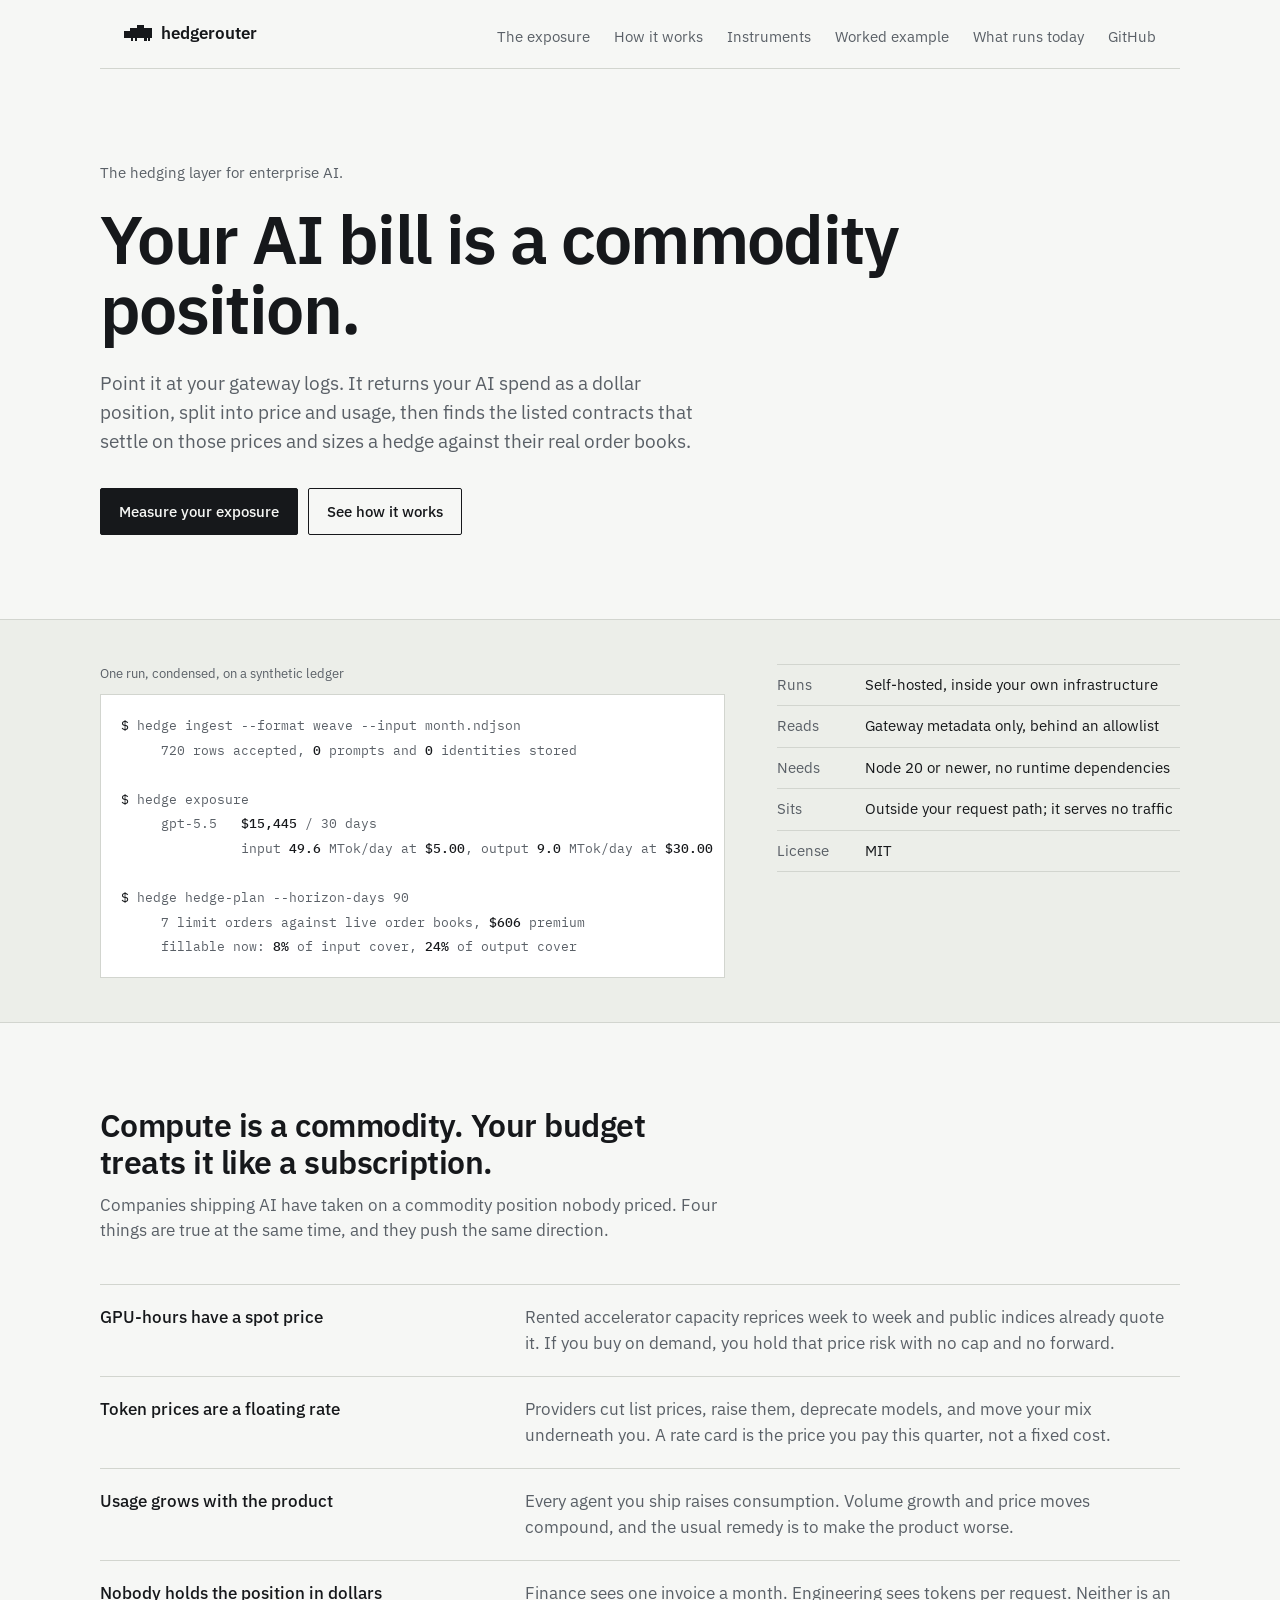
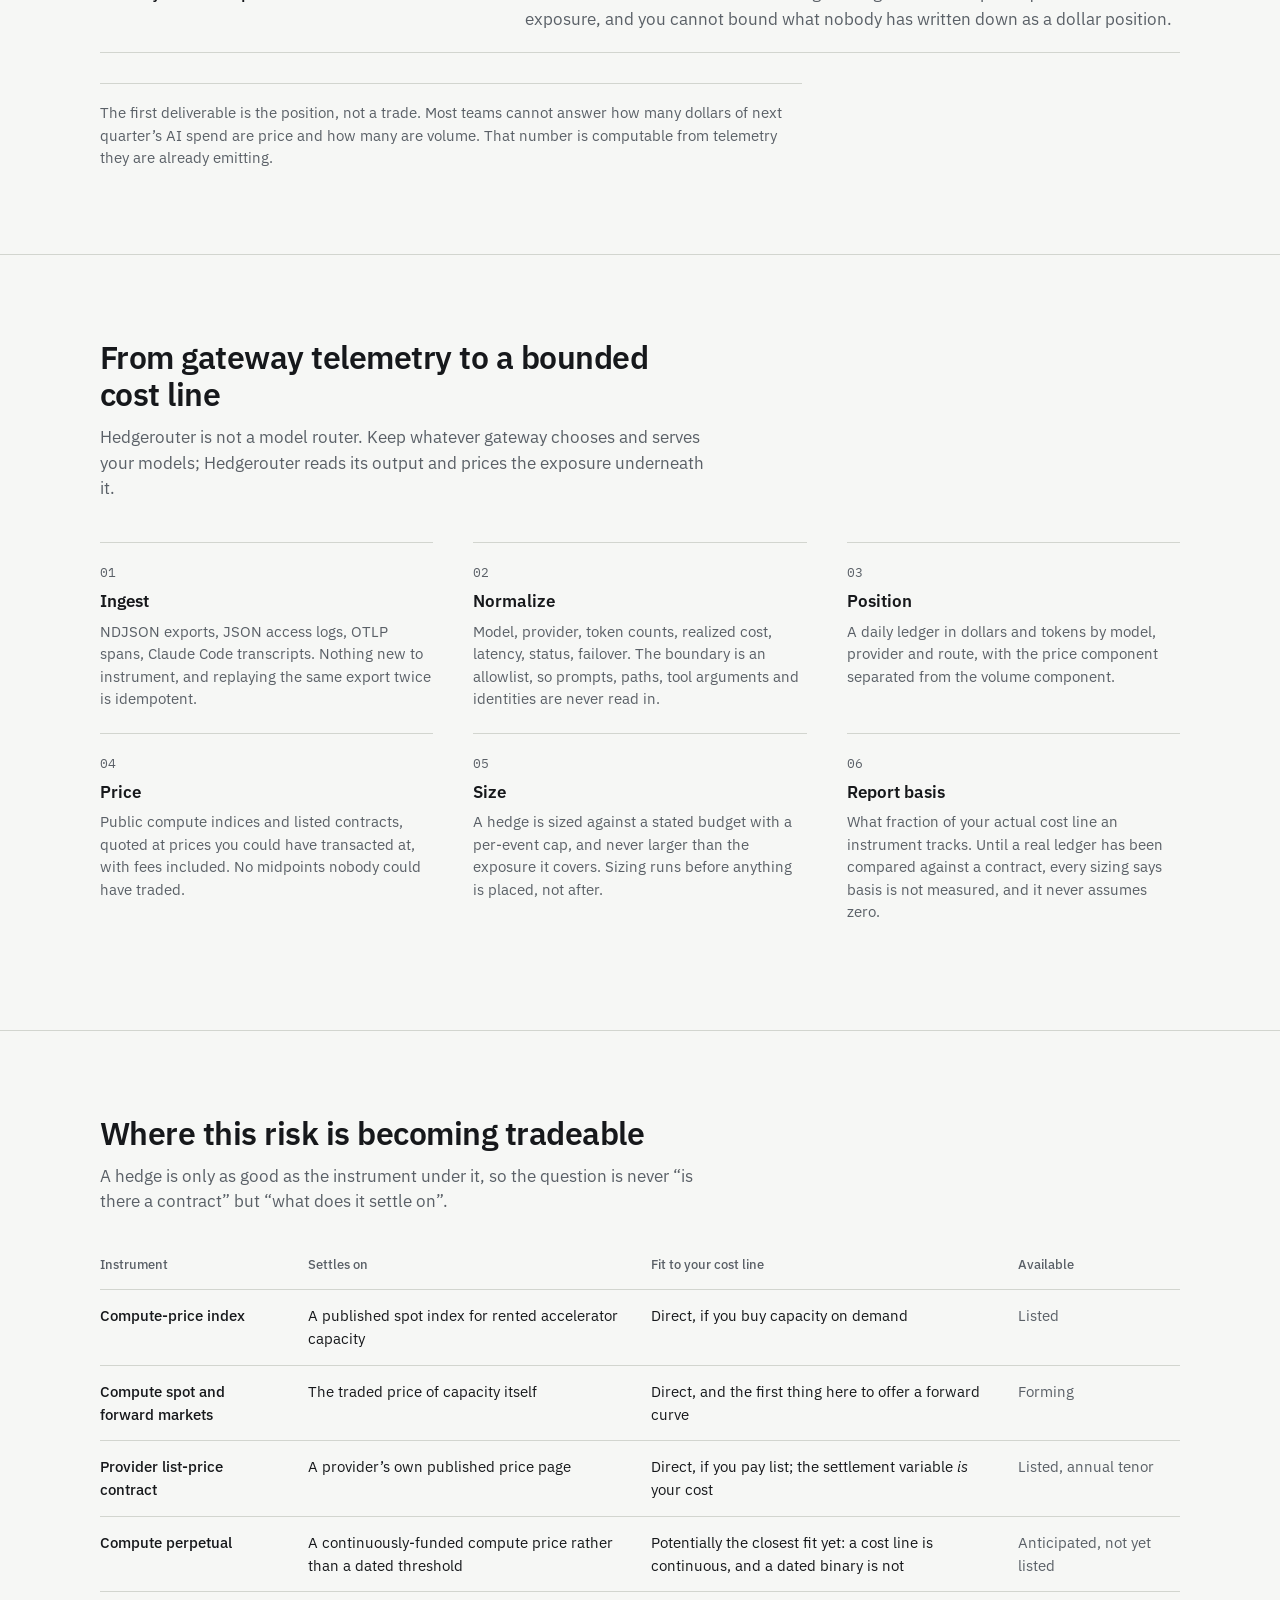
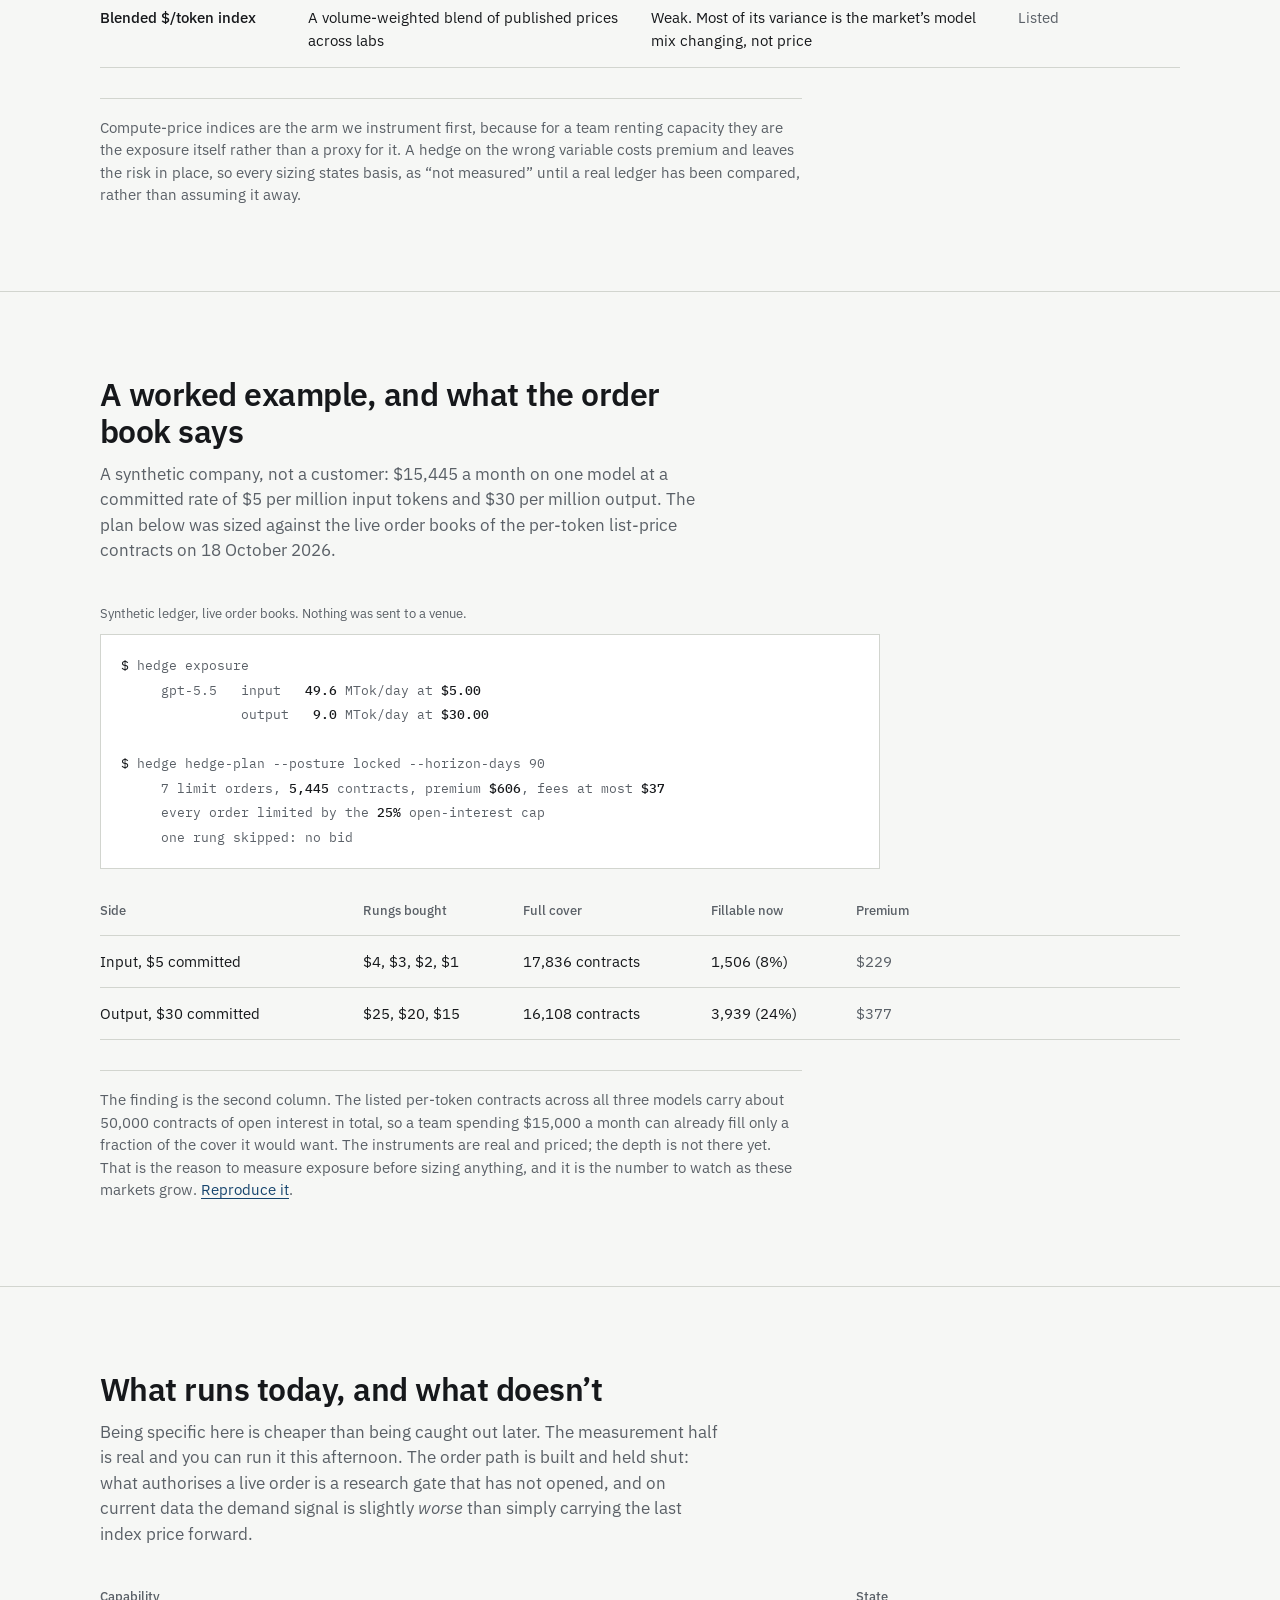
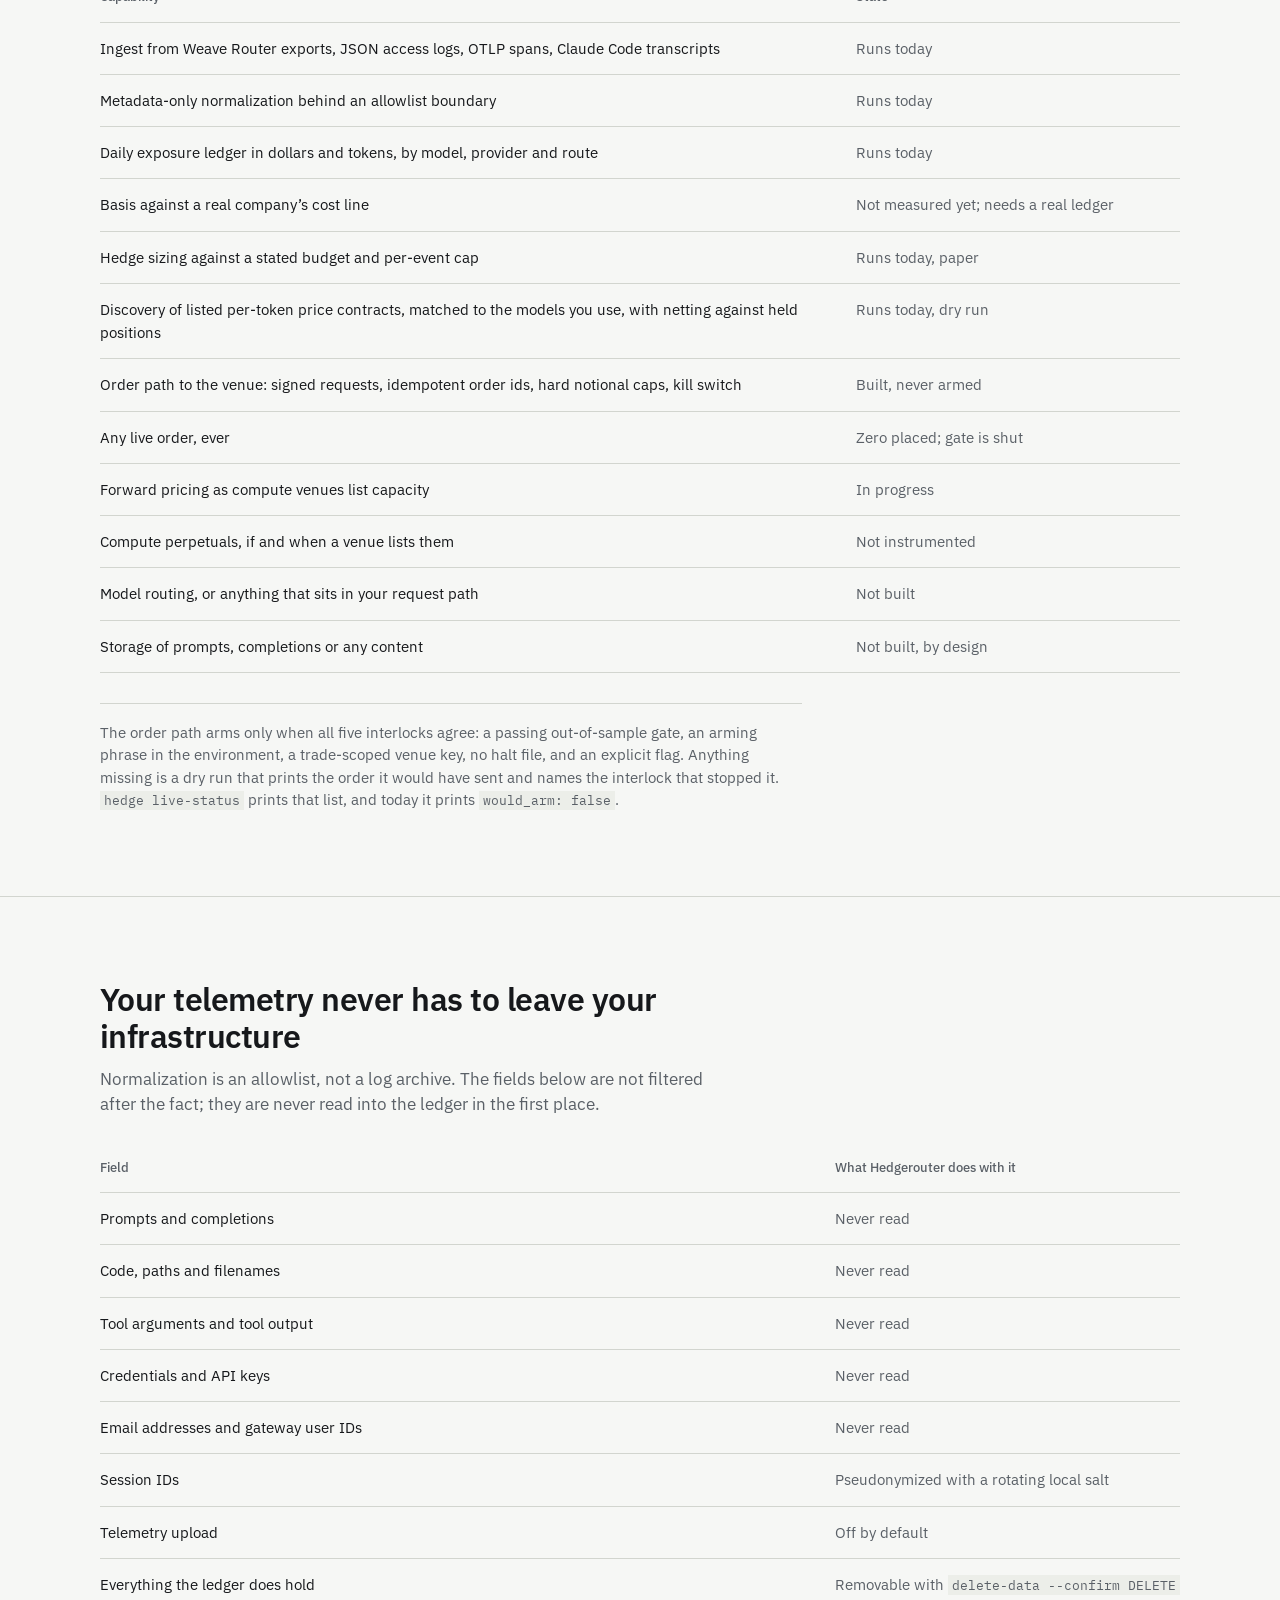
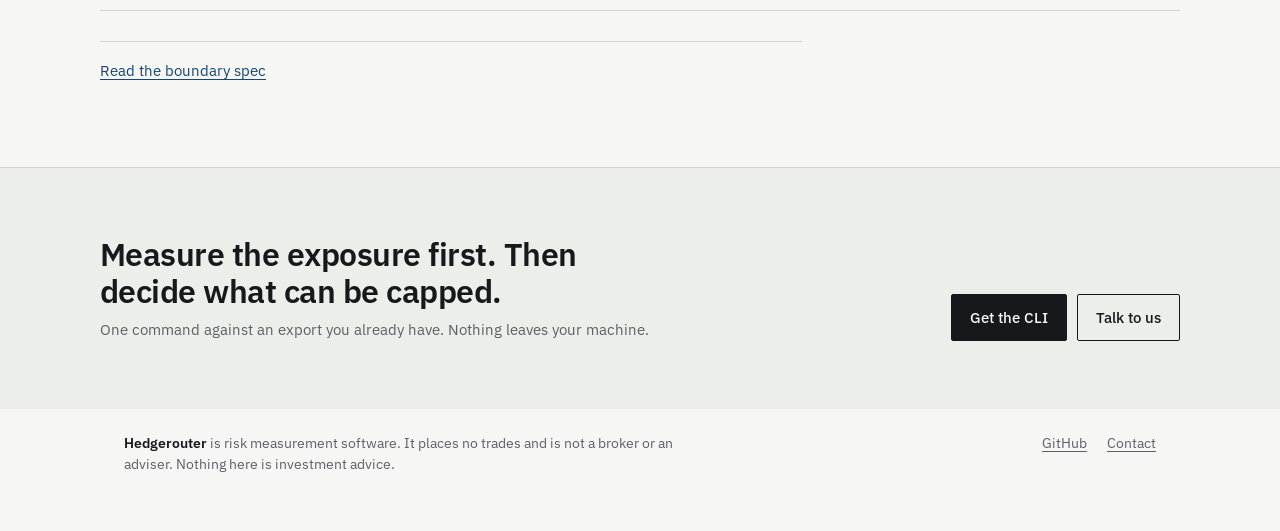
==== commit 9e0adc12: "Show only commands that exist; basis is not measured yet Co-Authored-By: Claude Sonnet 5.5 <noreply@" ====
--- a/index.html
+++ b/index.html
@@ -47,7 +47,7 @@
     <h1>Your AI bill is a commodity position.</h1>
     <p class="lede">
       Point it at your gateway logs. It returns your AI spend as a dollar position, split
-      into price and usage, then reports how much of it each instrument actually tracks.
+      into price and usage, then finds the listed contracts that settle on those prices and sizes a hedge against their real order books.
     </p>
     <div class="cta-row">
       <a class="btn btn-primary" href="https://github.com/kapilcdave/hedge-router">Measure your exposure</a>
@@ -57,17 +57,17 @@
 
   <section class="band run-band">
     <div class="run">
-      <p class="caption">One run, against an export you already have</p>
-<pre><code><span class="p">$</span> hedge ingest --format weave --input decisions.ndjson
-     read 12,904 requests, stored <span class="n">0</span> prompts and <span class="n">0</span> identities
-
-<span class="p">$</span> hedge report
-     spend        <span class="n">$18,420</span> / month
-     volume       <span class="n">1.24B</span> tokens across 6 models, 3 providers
-     concentration <span class="n">81%</span> of spend in 2 models
-
-<span class="p">$</span> hedge basis --index h100-spot
-     <span class="n">0.62</span> of this cost line tracks the index (reported, not assumed)</code></pre>
+      <p class="caption">One run, condensed, on a synthetic ledger</p>
+<pre><code><span class="p">$</span> hedge ingest --format weave --input month.ndjson
+     720 rows accepted, <span class="n">0</span> prompts and <span class="n">0</span> identities stored
+
+<span class="p">$</span> hedge exposure
+     gpt-5.5   <span class="n">$15,445</span> / 30 days
+               input <span class="n">49.6</span> MTok/day at <span class="n">$5.00</span>, output <span class="n">9.0</span> MTok/day at <span class="n">$30.00</span>
+
+<span class="p">$</span> hedge hedge-plan --horizon-days 90
+     7 limit orders against live order books, <span class="n">$606</span> premium
+     fillable now: <span class="n">8%</span> of input cover, <span class="n">24%</span> of output cover</code></pre>
     </div>
     <dl class="spec">
       <div><dt>Runs</dt><dd>Self-hosted, inside your own infrastructure</dd></div>
@@ -141,7 +141,7 @@
       </li>
       <li>
         <h3>Report basis</h3>
-        <p>What fraction of your actual cost line the instrument tracks, as a number in every run. When the fit is poor, the output says so.</p>
+        <p>What fraction of your actual cost line an instrument tracks. Until a real ledger has been compared against a contract, every sizing says basis is not measured, and it never assumes zero.</p>
       </li>
     </ol>
   </section>
@@ -199,8 +199,8 @@
     <p class="note">
       Compute-price indices are the arm we instrument first, because for a team renting
       capacity they are the exposure itself rather than a proxy for it. A hedge on the wrong
-      variable costs premium and leaves the risk in place, so basis is a reported number in
-      every run rather than an assumption in a pitch.
+      variable costs premium and leaves the risk in place, so every sizing states basis, as
+      “not measured” until a real ledger has been compared, rather than assuming it away.
     </p>
   </section>
 
@@ -279,7 +279,7 @@
         <tr><td>Ingest from Weave Router exports, JSON access logs, OTLP spans, Claude Code transcripts</td><td>Runs today</td></tr>
         <tr><td>Metadata-only normalization behind an allowlist boundary</td><td>Runs today</td></tr>
         <tr><td>Daily exposure ledger in dollars and tokens, by model, provider and route</td><td>Runs today</td></tr>
-        <tr><td>Basis reported against public compute-price indices</td><td>Runs today</td></tr>
+        <tr><td>Basis against a real company’s cost line</td><td>Not measured yet; needs a real ledger</td></tr>
         <tr><td>Hedge sizing against a stated budget and per-event cap</td><td>Runs today, paper</td></tr>
         <tr><td>Discovery of listed per-token price contracts, matched to the models you use, with netting against held positions</td><td>Runs today, dry run</td></tr>
         <tr><td>Order path to the venue: signed requests, idempotent order ids, hard notional caps, kill switch</td><td>Built, never armed</td></tr>
